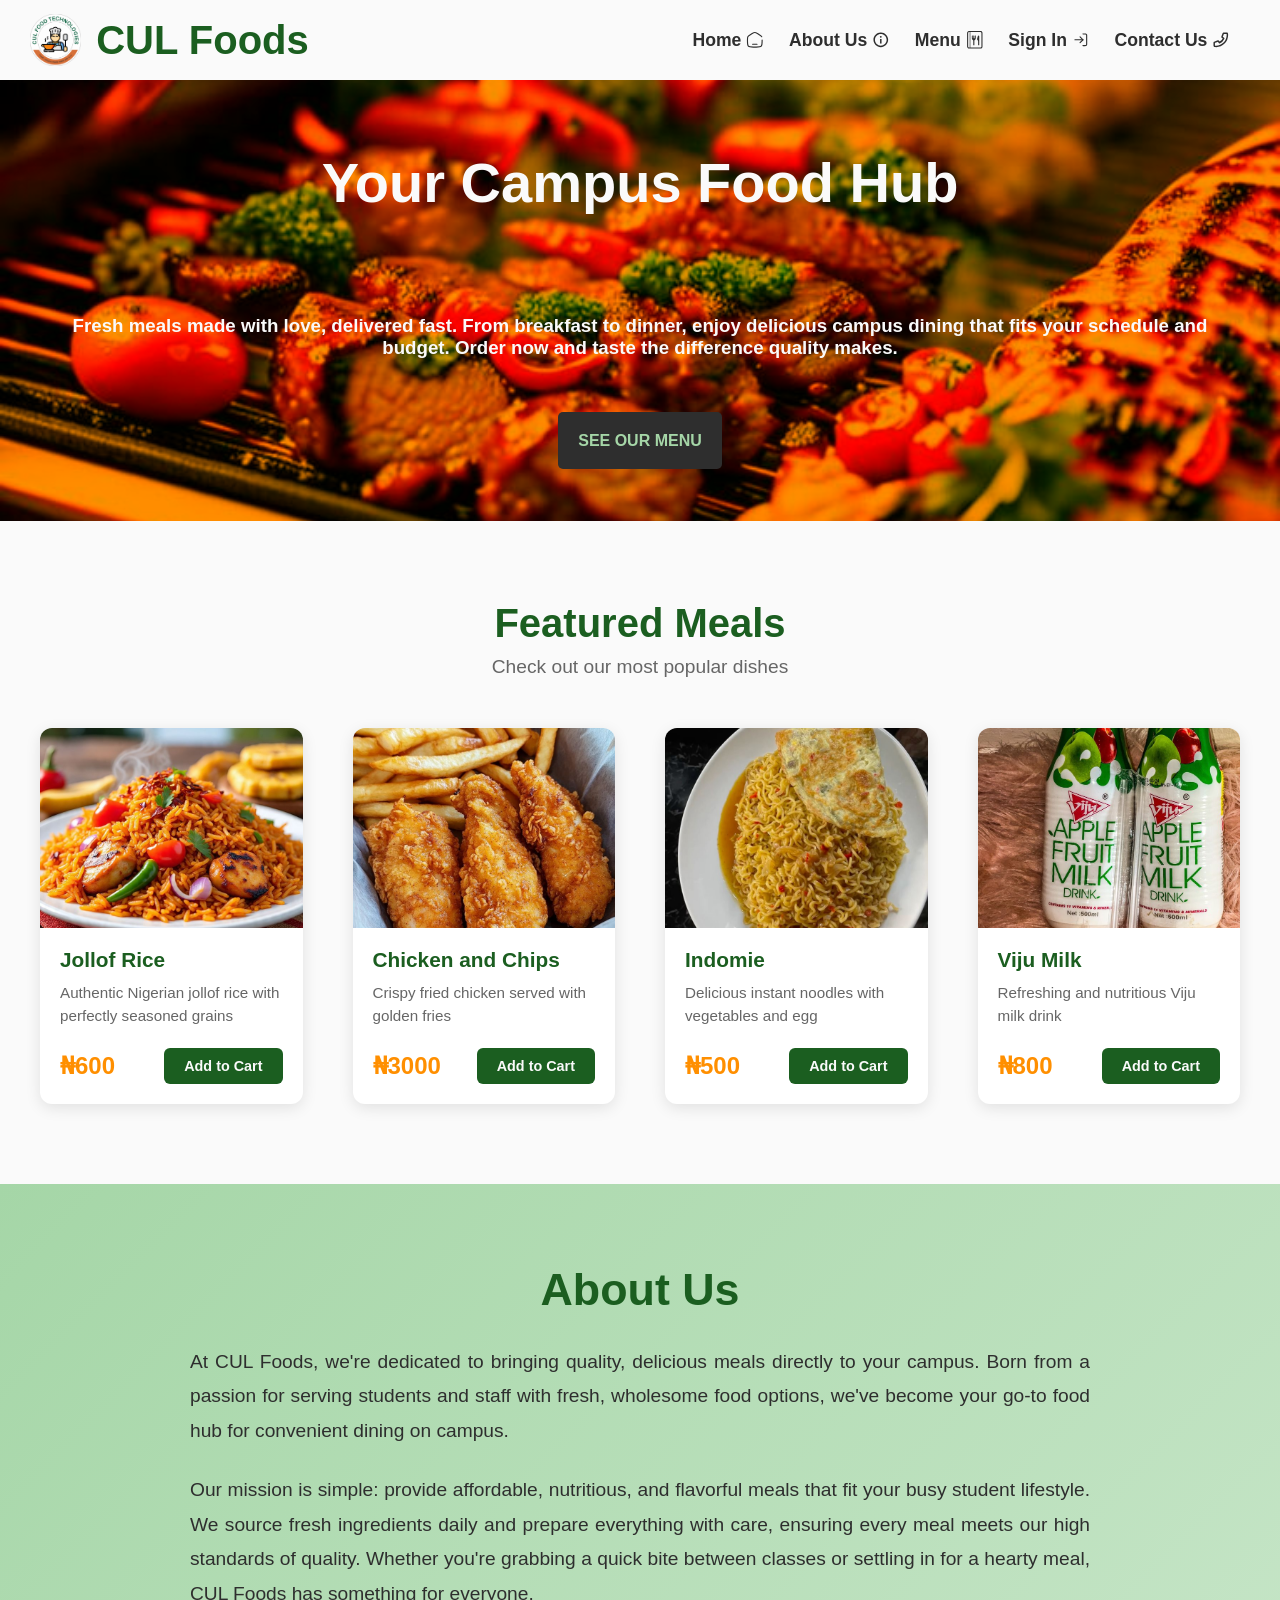
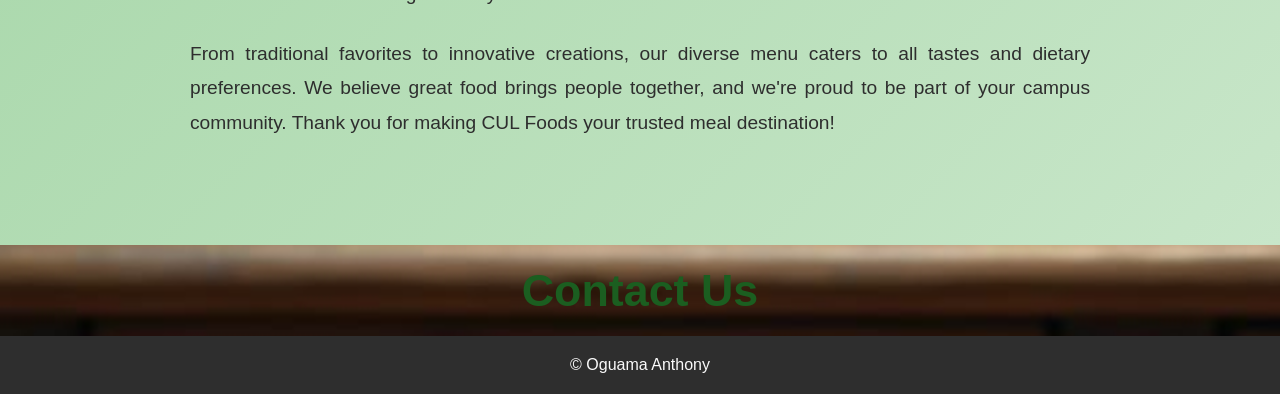
==== index.html @ 14d1f102 "Initial Commit" ====
<!DOCTYPE html>
<html lang="en">
<head>
    <meta charset="UTF-8">
    <meta name="viewport" content="width=device-width, initial-scale=1.0">
    <title>CUL Foods</title>
    <link rel="icon" href="assets/favicon.png">
    <link rel="stylesheet" href="styles.css">
    <link rel="stylesheet" href="mobile.css">
    <script src="script.js" defer></script>
    <body>
        <nav>
            <h1><img src="assets/cul-logo.png" alt="logo" class="logo"> CUL Foods</h1>
            <ul>
                <li><a href="#home">Home <svg viewBox="0 0 24 24" fill="none" xmlns="http://www.w3.org/2000/svg"><g id="SVGRepo_bgCarrier" stroke-width="0"></g><g id="SVGRepo_tracerCarrier" stroke-linecap="round" stroke-linejoin="round"></g><g id="SVGRepo_iconCarrier"> <path d="M22 12.2039V13.725C22 17.6258 22 19.5763 20.8284 20.7881C19.6569 22 17.7712 22 14 22H10C6.22876 22 4.34315 22 3.17157 20.7881C2 19.5763 2 17.6258 2 13.725V12.2039C2 9.91549 2 8.77128 2.5192 7.82274C3.0384 6.87421 3.98695 6.28551 5.88403 5.10813L7.88403 3.86687C9.88939 2.62229 10.8921 2 12 2C13.1079 2 14.1106 2.62229 16.116 3.86687L18.116 5.10812C20.0131 6.28551 20.9616 6.87421 21.4808 7.82274" stroke="currentColor" stroke-width="1.5" stroke-linecap="round"></path> <path d="M15 18H9" stroke="currentColor" stroke-width="1.5" stroke-linecap="round"></path> </g></svg>
                <li><a href="#about-us">About Us <svg viewBox="0 0 512 512" version="1.1" xmlns="http://www.w3.org/2000/svg" xmlns:xlink="http://www.w3.org/1999/xlink" fill="#000000"><g id="SVGRepo_bgCarrier" stroke-width="0"></g><g id="SVGRepo_tracerCarrier" stroke-linecap="round" stroke-linejoin="round"></g><g id="SVGRepo_iconCarrier"> <title>about</title> <g id="Page-1" stroke="currentColor" stroke-width="1" fill="none" fill-rule="evenodd"> <g id="about-white" fill="currentColor" transform="translate(42.666667, 42.666667)"> <path d="M213.333333,3.55271368e-14 C95.51296,3.55271368e-14 3.55271368e-14,95.51168 3.55271368e-14,213.333333 C3.55271368e-14,331.153707 95.51296,426.666667 213.333333,426.666667 C331.154987,426.666667 426.666667,331.153707 426.666667,213.333333 C426.666667,95.51168 331.154987,3.55271368e-14 213.333333,3.55271368e-14 Z M213.333333,384 C119.227947,384 42.6666667,307.43872 42.6666667,213.333333 C42.6666667,119.227947 119.227947,42.6666667 213.333333,42.6666667 C307.44,42.6666667 384,119.227947 384,213.333333 C384,307.43872 307.44,384 213.333333,384 Z M240.04672,128 C240.04672,143.46752 228.785067,154.666667 213.55008,154.666667 C197.698773,154.666667 186.713387,143.46752 186.713387,127.704107 C186.713387,112.5536 197.99616,101.333333 213.55008,101.333333 C228.785067,101.333333 240.04672,112.5536 240.04672,128 Z M192.04672,192 L234.713387,192 L234.713387,320 L192.04672,320 L192.04672,192 Z" id="Shape"> </path> </g> </g> </g></svg></a></li>    
                <li><a href="#menu">Menu <svg height="200px" width="200px" version="1.1" id="_x32_" xmlns="http://www.w3.org/2000/svg" xmlns:xlink="http://www.w3.org/1999/xlink" viewBox="0 0 512 512" xml:space="preserve" fill="#000000"><g id="SVGRepo_bgCarrier" stroke-width="0"></g><g id="SVGRepo_tracerCarrier" stroke-linecap="round" stroke-linejoin="round"></g><g id="SVGRepo_iconCarrier"> <style type="text/css"> .st0{fill:currentColor;} </style> <g> <path class="st0" d="M257.783,144.629v60.21c0,3.854-3.271,6.959-7.308,6.959h-1.948c-4.036,0-7.29-3.105-7.29-6.959V144.35 c0-9.916-7.011-12.882-13.708-12.882c-6.715,0-13.709,2.966-13.709,12.882v60.489c0,3.854-3.288,6.959-7.306,6.959h-1.948 c-4.019,0-7.307-3.105-7.307-6.959v-60.21c0-17.763-26.53-17.162-26.53,0.2c0,20.79,0,57.497,0,57.497 c-0.121,31.924,7.863,40.222,21.068,50.164c10.647,8.012,19.746,12.605,19.746,32.498v127.998h31.975V284.988 c0-19.893,9.081-24.486,19.728-32.498c13.205-9.942,21.19-18.24,21.068-50.164c0,0,0-36.708,0-57.497 C284.314,127.467,257.783,126.866,257.783,144.629z"></path> <path class="st0" d="M344.68,150.622c-6.802,18.172-19.536,62.568-19.536,85.115c-1.775,54.235,27.452,25.165,28.183,67.639 v109.966h31.819l0.157,0.392c0,0,0-0.166,0-0.392c0-5.106,0-65.943,0-128.006c0-61.393,0-123.926,0-134.713 C385.303,128.467,355.241,122.361,344.68,150.622z"></path> <path class="st0" d="M475.332,35.481c-4.419-10.448-11.778-19.285-21.05-25.548c-4.627-3.132-9.742-5.61-15.222-7.315 C433.579,0.913,427.768,0,421.766,0H117.111h-4.888h-21.99c-8.002,0-15.692,1.626-22.651,4.567 C57.126,9.002,48.289,16.344,42.026,25.608c-3.132,4.636-5.62,9.751-7.324,15.23c-1.705,5.463-2.609,11.282-2.609,17.258v395.807 c0,7.976,1.618,15.657,4.575,22.615c4.419,10.448,11.778,19.285,21.034,25.548c4.645,3.131,9.776,5.618,15.239,7.315 C78.42,511.087,84.231,512,90.233,512h21.99h4.888h304.655c7.985,0,15.675-1.626,22.633-4.567 c10.456-4.428,19.311-11.769,25.556-21.042c3.131-4.627,5.637-9.751,7.324-15.222c1.723-5.463,2.628-11.282,2.628-17.266V58.096 C479.907,50.129,478.272,42.439,475.332,35.481z M108.186,480.998H90.233c-3.81-0.008-7.341-0.756-10.577-2.122 c-4.837-2.053-9.012-5.506-11.952-9.847c-1.461-2.166-2.61-4.532-3.392-7.072c-0.783-2.531-1.218-5.228-1.218-8.054V58.096 c0-3.775,0.766-7.298,2.122-10.534c2.053-4.828,5.498-9.002,9.847-11.934c2.174-1.462,4.541-2.619,7.08-3.41 c2.54-0.783,5.237-1.21,8.09-1.218h17.954V480.998z M448.888,453.904c0,3.775-0.747,7.298-2.105,10.534 c-2.053,4.836-5.515,9.002-9.847,11.943c-2.174,1.462-4.558,2.61-7.08,3.401c-2.557,0.783-5.236,1.21-8.089,1.218H126.036V31.001 h295.731c3.792,0.009,7.324,0.766,10.56,2.132c4.853,2.044,9.028,5.506,11.952,9.838c1.461,2.166,2.627,4.541,3.41,7.071 c0.783,2.54,1.2,5.22,1.2,8.055V453.904z"></path> </g> </g></svg></a></li>
                <li><a href="#sign-in">Sign In <svg viewBox="0 0 24 24" fill="none" xmlns="http://www.w3.org/2000/svg"><g id="SVGRepo_bgCarrier" stroke-width="0"></g><g id="SVGRepo_tracerCarrier" stroke-linecap="round" stroke-linejoin="round"></g><g id="SVGRepo_iconCarrier"> <path d="M18 20.75H15C14.8011 20.75 14.6103 20.671 14.4697 20.5303C14.329 20.3897 14.25 20.1989 14.25 20C14.25 19.8011 14.329 19.6103 14.4697 19.4696C14.6103 19.329 14.8011 19.25 15 19.25H18C18.2969 19.2758 18.5924 19.1863 18.8251 19.0001C19.0579 18.814 19.21 18.5453 19.25 18.25V5.77997C19.21 5.48462 19.0579 5.21599 18.8251 5.0298C18.5924 4.84362 18.2969 4.75415 18 4.77997H15C14.8011 4.77997 14.6103 4.70096 14.4697 4.5603C14.329 4.41965 14.25 4.22889 14.25 4.02997C14.25 3.83106 14.329 3.6403 14.4697 3.49964C14.6103 3.35899 14.8011 3.27997 15 3.27997H18C18.3468 3.26522 18.693 3.31899 19.019 3.43821C19.3449 3.55742 19.6442 3.73974 19.8996 3.97473C20.155 4.20972 20.3616 4.49277 20.5075 4.80768C20.6535 5.12259 20.7359 5.46319 20.75 5.80997V18.22C20.7359 18.5668 20.6535 18.9074 20.5075 19.2223C20.3616 19.5372 20.155 19.8202 19.8996 20.0552C19.6442 20.2902 19.3449 20.4725 19.019 20.5917C18.693 20.711 18.3468 20.7647 18 20.75Z" fill="currentColor"></path> <path d="M11 16.75C10.9015 16.7504 10.8038 16.7312 10.7128 16.6934C10.6218 16.6557 10.5393 16.6001 10.47 16.53C10.3296 16.3893 10.2507 16.1987 10.2507 16C10.2507 15.8012 10.3296 15.6106 10.47 15.47L13.94 12L10.47 8.52997C10.3375 8.38779 10.2654 8.19975 10.2688 8.00545C10.2723 7.81115 10.351 7.62576 10.4884 7.48835C10.6258 7.35093 10.8112 7.27222 11.0055 7.26879C11.1998 7.26537 11.3878 7.33749 11.53 7.46997L15.53 11.47C15.6705 11.6106 15.7494 11.8012 15.7494 12C15.7494 12.1987 15.6705 12.3893 15.53 12.53L11.53 16.53C11.4608 16.6001 11.3782 16.6557 11.2872 16.6934C11.1962 16.7312 11.0986 16.7504 11 16.75Z" fill="currentColor"></path> <path d="M15 12.75H4C3.80109 12.75 3.61032 12.671 3.46967 12.5303C3.32902 12.3897 3.25 12.1989 3.25 12C3.25 11.8011 3.32902 11.6103 3.46967 11.4697C3.61032 11.329 3.80109 11.25 4 11.25H15C15.1989 11.25 15.3897 11.329 15.5303 11.4697C15.671 11.6103 15.75 11.8011 15.75 12C15.75 12.1989 15.671 12.3897 15.5303 12.5303C15.3897 12.671 15.1989 12.75 15 12.75Z" fill="currentColor"></path> </g></svg></a></li>
                <li><a href="#contact-us">Contact Us <svg viewBox="0 0 24 24" fill="none" xmlns="http://www.w3.org/2000/svg"><g id="SVGRepo_bgCarrier" stroke-width="0"></g><g id="SVGRepo_tracerCarrier" stroke-linecap="round" stroke-linejoin="round"></g><g id="SVGRepo_iconCarrier"> <path d="M21 5.5C21 14.0604 14.0604 21 5.5 21C5.11378 21 4.73086 20.9859 4.35172 20.9581C3.91662 20.9262 3.69906 20.9103 3.50103 20.7963C3.33701 20.7019 3.18146 20.5345 3.09925 20.364C3 20.1582 3 19.9181 3 19.438V16.6207C3 16.2169 3 16.015 3.06645 15.842C3.12515 15.6891 3.22049 15.553 3.3441 15.4456C3.48403 15.324 3.67376 15.255 4.05321 15.117L7.26005 13.9509C7.70153 13.7904 7.92227 13.7101 8.1317 13.7237C8.31637 13.7357 8.49408 13.7988 8.64506 13.9058C8.81628 14.0271 8.93713 14.2285 9.17882 14.6314L10 16C12.6499 14.7999 14.7981 12.6489 16 10L14.6314 9.17882C14.2285 8.93713 14.0271 8.81628 13.9058 8.64506C13.7988 8.49408 13.7357 8.31637 13.7237 8.1317C13.7101 7.92227 13.7904 7.70153 13.9509 7.26005L13.9509 7.26005L15.117 4.05321C15.255 3.67376 15.324 3.48403 15.4456 3.3441C15.553 3.22049 15.6891 3.12515 15.842 3.06645C16.015 3 16.2169 3 16.6207 3H19.438C19.9181 3 20.1582 3 20.364 3.09925C20.5345 3.18146 20.7019 3.33701 20.7963 3.50103C20.9103 3.69907 20.9262 3.91662 20.9581 4.35173C20.9859 4.73086 21 5.11378 21 5.5Z" stroke="currentColor" stroke-width="2" stroke-linecap="round" stroke-linejoin="round"></path> </g></svg></a></li>
            </ul>
        </nav>
        <header id="home">
            <h1>Your Campus Food Hub</h1>
            <h3>Fresh meals made with love, delivered fast. From breakfast to dinner, enjoy delicious campus dining that fits your schedule and budget. Order now and taste the difference quality makes.</h3>
            <h3><a href="#menu"> SEE OUR MENU</a></h3>
        </header>
        <section id="featured-meals" class="featured-meals">
            <div class="featured-container">
                <h2>Featured Meals</h2>
                <p class="featured-subtitle">Check out our most popular dishes</p>
                <div class="meals-grid">
                    <div class="meal-card">
                        <div class="meal-image"><img src="assets/jollof-rice.jpg" alt="Jollof Rice"></div>
                        <div class="meal-info">
                            <h3>Jollof Rice</h3>
                            <p class="meal-description">Authentic Nigerian jollof rice with perfectly seasoned grains</p>
                            <div class="meal-footer">
                                <span class="meal-price">₦600</span>
                                <button class="add-btn">Add to Cart</button>
                            </div>
                        </div>
                    </div>
                    <div class="meal-card">
                        <div class="meal-image"><img src="assets/chicken-chips.jpg" alt="Chicken and Chips"></div>
                        <div class="meal-info">
                            <h3>Chicken and Chips</h3>
                            <p class="meal-description">Crispy fried chicken served with golden fries</p>
                            <div class="meal-footer">
                                <span class="meal-price">₦3000</span>
                                <button class="add-btn">Add to Cart</button>
                            </div>
                        </div>
                    </div>
                    <div class="meal-card">
                        <div class="meal-image"><img src="assets/indomie.jpg" alt="Indomie Noodles"></div>
                        <div class="meal-info">
                            <h3>Indomie</h3>
                            <p class="meal-description">Delicious instant noodles with vegetables and egg</p>
                            <div class="meal-footer">
                                <span class="meal-price">₦500</span>
                                <button class="add-btn">Add to Cart</button>
                            </div>
                        </div>
                    </div>
                    <div class="meal-card">
                        <div class="meal-image"><img src="assets/viju-milk.jpg" alt="Viju Milk"></div>
                        <div class="meal-info">
                            <h3>Viju Milk</h3>
                            <p class="meal-description">Refreshing and nutritious Viju milk drink</p>
                            <div class="meal-footer">
                                <span class="meal-price">₦800</span>
                                <button class="add-btn">Add to Cart</button>
                            </div>
                        </div>
                    </div>
                </div>
            </div>
        </section>
        <section id="about-us" class="about-us">
            <div class="about-container">
                <h1>About Us</h1>
                <p>At CUL Foods, we're dedicated to bringing quality, delicious meals directly to your campus. Born from a passion for serving students and staff with fresh, wholesome food options, we've become your go-to food hub for convenient dining on campus.</p>
                <p>Our mission is simple: provide affordable, nutritious, and flavorful meals that fit your busy student lifestyle. We source fresh ingredients daily and prepare everything with care, ensuring every meal meets our high standards of quality. Whether you're grabbing a quick bite between classes or settling in for a hearty meal, CUL Foods has something for everyone.</p>
                <p>From traditional favorites to innovative creations, our diverse menu caters to all tastes and dietary preferences. We believe great food brings people together, and we're proud to be part of your campus community. Thank you for making CUL Foods your trusted meal destination!</p>
            </div>
        </section>
        <section id="contact-us">
            <h1>Contact Us</h1>
        </section>
        <footer>
            <p>&copy; Oguama Anthony</p>
        </footer>
    </body>
</html>
---- styles.css ----
/* Colour Pallettes Used*/

/*
Primary: Deep Green #1B5E20
Accent: Warm Orange #FF8F00
Background: Off-White #FAFAFA
Text: Charcoal #2E2E2E
Secondary Accent: Light Green #A5D6A7
*/

*{
    margin: 0;
    padding: 0;
    box-sizing: border-box;
    font-family: 'Segoe UI', Tahoma, Geneva, Verdana, sans-serif;
}

:root{
    --nav-height: 80px;
}

body{
    background-image: url("assets/about-us.jpg");
    background-position: center;
    background-repeat: no-repeat;
    background-size: cover;
}


/* Navigation Bar*/
nav{
    background-color: #fafafa;
    color: #2e2e2e;
    z-index: 1000;
    position: fixed;
    top:0;
    right: 0;
    left: 0;
    height: var(--nav-height);
    display: flex;
    justify-content: space-between;
    align-items: center;
    padding: 18px 30px;
    backdrop-filter: blur(6px);
    margin: 0;
    transition: box-shadow 0.5s ease, background 0.5s ease;
}

nav ul{
    display: flex;
    gap: 25px;
    list-style: none;
    font-size: 1.1rem;
    padding: 20px;
    align-items: center;
    justify-content: center;
}

nav a{
    text-decoration: none;
    color: #2e2e2e;
    font-weight: 600;
    display: flex;
    align-items: center;
    transition: color 0.3s ease, opacity 0.3s ease;
}

nav h1{
    font-size: 2.5rem;
    color: #1b5e20;
    display: flex;
    align-items: center;
}

nav .logo{
    width: 3.2rem;
    height: 3.2rem;
    vertical-align: middle;
    margin-right: 15px;
}

.cart-btn{
    color: #FF8F00;
    background-color: #fafafa;
    padding: 10px 20px;
    border-radius: 20px;
}
nav svg{
    width: 1.1rem;
    height: 1.1rem;
    vertical-align: middle;
    margin-left: 5px;
}

nav a:hover{
    color: #FF8F00;
}

nav.scrolled{
    background:rgba(17,17,17,0.95);
    box-shadow: 0 4px 12px rgba(0, 0, 0, 0.2);
}

nav.scrolled a{
    color: #a5d6a7;
}

nav.scrolled a:hover{
    color: #FAFAFA;
}

/* Header Section*/
header{
    text-align: center;
    color: #2e2e2e;
    background-image: url("assets/grilled-food.jpg");
    background-position: center;
    background-color: #FF8F00;
    background-size: cover;
    background-blend-mode: multiply;
}

header h1{
    padding: 150px 0px 100px 0px;
    font-size: 3.5rem;
    color: #fafafa;
}

header h3{
    padding: 0px 50px 70px 50px;
    color: #fafafa;

}

header a{
    background-color: #2e2e2e;
    border-radius: 5px;
    text-decoration: none;
    color: #a5d6a7;
    padding: 20px;
    font-size: 1rem;
    transition: color 0.3s ease, opacity 0.3s ease, font-size 0.3s ease;
}

header a:hover{
    color: #FF8F00;
    opacity: 0.8;
    font-size: 1.05rem;
}

/* Featured Meals Section */
.featured-meals {
    background-color: #FAFAFA;
    padding: 80px 20px;
}

.featured-container {
    max-width: 1200px;
    margin: 0 auto;
}

.featured-meals h2 {
    font-size: 2.5rem;
    color: #1B5E20;
    text-align: center;
    margin-bottom: 10px;
    font-weight: 700;
}

.featured-subtitle {
    text-align: center;
    color: #666;
    margin-bottom: 50px;
    font-size: 1.2rem;
}

.meals-grid {
    display: grid;
    grid-template-columns: repeat(auto-fit, minmax(250px, 1fr));
    gap: 50px;
}

.meal-card {
    background: white;
    border-radius: 12px;
    overflow: hidden;
    box-shadow: 0 4px 15px rgba(0, 0, 0, 0.1);
    transition: transform 0.3s ease, box-shadow 0.3s ease;
    display: flex;
    flex-direction: column;
}

.meal-card:hover {
    transform: translateY(-8px);
    box-shadow: 0 8px 25px rgba(0, 0, 0, 0.15);
}

.meal-image {
    width: 100%;
    height: 200px;
    background-size: cover;
    background-position: center;
    overflow: hidden;
    display: flex;
    align-items: center;
    justify-content: center;
}

.meal-image img {
    width: 100%;
    height: 100%;
    object-fit: cover;
}

.meal-info {
    padding: 20px;
    display: flex;
    flex-direction: column;
    flex-grow: 1;
}

.meal-info h3 {
    font-size: 1.3rem;
    color: #1B5E20;
    margin-bottom: 10px;
    font-weight: 600;
}

.meal-description {
    color: #666;
    font-size: 0.95rem;
    margin-bottom: 20px;
    flex-grow: 1;
    line-height: 1.5;
}

.meal-footer {
    display: flex;
    justify-content: space-between;
    align-items: center;
    gap: 15px;
}

.meal-price {
    font-size: 1.5rem;
    font-weight: 700;
    color: #FF8F00;
}

.add-btn {
    background-color: #1B5E20;
    color: #FAFAFA;
    border: none;
    padding: 10px 20px;
    border-radius: 6px;
    cursor: pointer;
    font-weight: 600;
    font-size: 0.9rem;
    transition: background-color 0.3s ease, transform 0.2s ease;
}

.add-btn:hover {
    background-color: #2E7D32;
    transform: scale(1.05);
}

.add-btn:active {
    transform: scale(0.98);
}

.about-us{
    background: linear-gradient(135deg, #a5d6a7 0%, #c8e6c9 100%);
    color: #2e2e2e;
    padding: 80px 20px;
}

.about-container{
    max-width: 900px;
    margin: 0 auto;
}

.about-us h1{
    font-size: 2.8rem;
    margin-bottom: 30px;
    text-align: center;
    color: #1b5e20;
    font-weight: 700;
}

.about-us p{
    font-size: 1.2rem;
    line-height: 1.8;
    margin-bottom: 25px;
    text-align: justify;
    color: #2e2e2e;
}

footer{
    text-align: center;
    padding: 20px;
    background-color: #2e2e2e;
    color: #fafafa;
}

#contact-us h1{
    color: #1B5E20;
    font-size: 2.8rem;
    text-align: center;
    padding: 20px;
}

#contact-us p{
    font-size: 5rem;
}
---- mobile.css ----
@media (max-width: 1023px) {
    :root {
        --nav-height: 60px;
    }

    nav {
        flex-direction: row;
        gap: 0;
        justify-content: space-between;
        align-items: center;
        position: fixed;
        top: 0;
        left: 0;
        right: 0;
        padding: 0 15px;
        z-index: 1000;
    }

    nav h1 {
        font-size: 1.3rem;
        margin: 0;
    }

    /* Hamburger Menu Button */
    nav::after {
        content: '☰';
        font-size: 1.8rem;
        cursor: pointer;
        color: #2e2e2e;
        user-select: none;
        display: block;
        transition: color 0.3s ease;
    }

    nav.menu-open::after {
        content: '✕';
    }

    nav.scrolled::after {
        color: #a5d6a7;
    }

    /* Hide nav ul by default on mobile */
    nav ul {
        position: absolute;
        top: 60px;
        left: 0;
        right: 0;
        background-color: rgba(17, 17, 17, 0.98);
        backdrop-filter: blur(10px);
        flex-direction: column;
        gap: 0;
        padding: 0;
        margin: 0;
        font-size: 0.9rem;
        max-height: 0;
        overflow: hidden;
        transition: max-height 0.3s ease;
        z-index: 999;
        border-bottom: 1px solid rgba(165, 214, 167, 0.2);
    }

    nav.menu-open ul {
        max-height: 500px;
    }

    nav ul li {
        margin: 0;
        border-bottom: 1px solid rgba(165, 214, 167, 0.1);
    }

    nav ul li a {
        display: block;
        padding: 15px 30px;
        color: #a5d6a7;
        text-decoration: none;
        font-weight: 500;
        transition: background-color 0.2s ease, color 0.2s ease;
    }

    nav ul li a:hover {
        background-color: rgba(165, 214, 167, 0.1);
        color: #fafafa;
    }

    /* Cart button styling on mobile */
    .cart-btn {
        color: #FF8F00;
        background-color: transparent;
        border-radius: 0;
        padding: 0;
        margin: 0;
        font-weight: 600;
        margin-left: auto;
        margin-right: 15px;
        transition: color 0.3s ease;
    }

    .cart-btn:hover {
        color: #a5d6a7;
    }

    nav.scrolled .cart-btn {
        color: #FF8F00;
    }

    header h1 {
        font-size: 2.5rem;
        padding: 150px 30px 50px 30px;
    }

    header h3 {
        font-size: 0.95rem;
        padding: 0 20px 50px 20px;
    }

    header a{
        font-size: 0.95rem;
        padding: 15px 25px;
    }

    /* Featured Meals Mobile */
    .featured-meals {
        padding: 40px 20px;
    }

    .featured-meals h2 {
        font-size: 2rem;
    }

    .featured-subtitle {
        font-size: 0.95rem;
    }

    .meals-grid {
        grid-template-columns: repeat(auto-fit, minmax(200px, 1fr));
        gap: 20px;
    }

    .meal-card:hover{
        transform: none;
    }

    .meal-image {
        height: 150px;
    }

    .meal-info h3 {
        font-size: 1.1rem;
    }

    .meal-description {
        font-size: 0.85rem;
    }

    .meal-price {
        font-size: 1.2rem;
    }

    .add-btn {
        padding: 8px 15px;
        font-size: 0.85rem;
    }

    .about-us h1 {
        font-size: 2rem;
    }

    .about-us p {
        font-size: 0.95rem;
        text-align: left;
    }
}
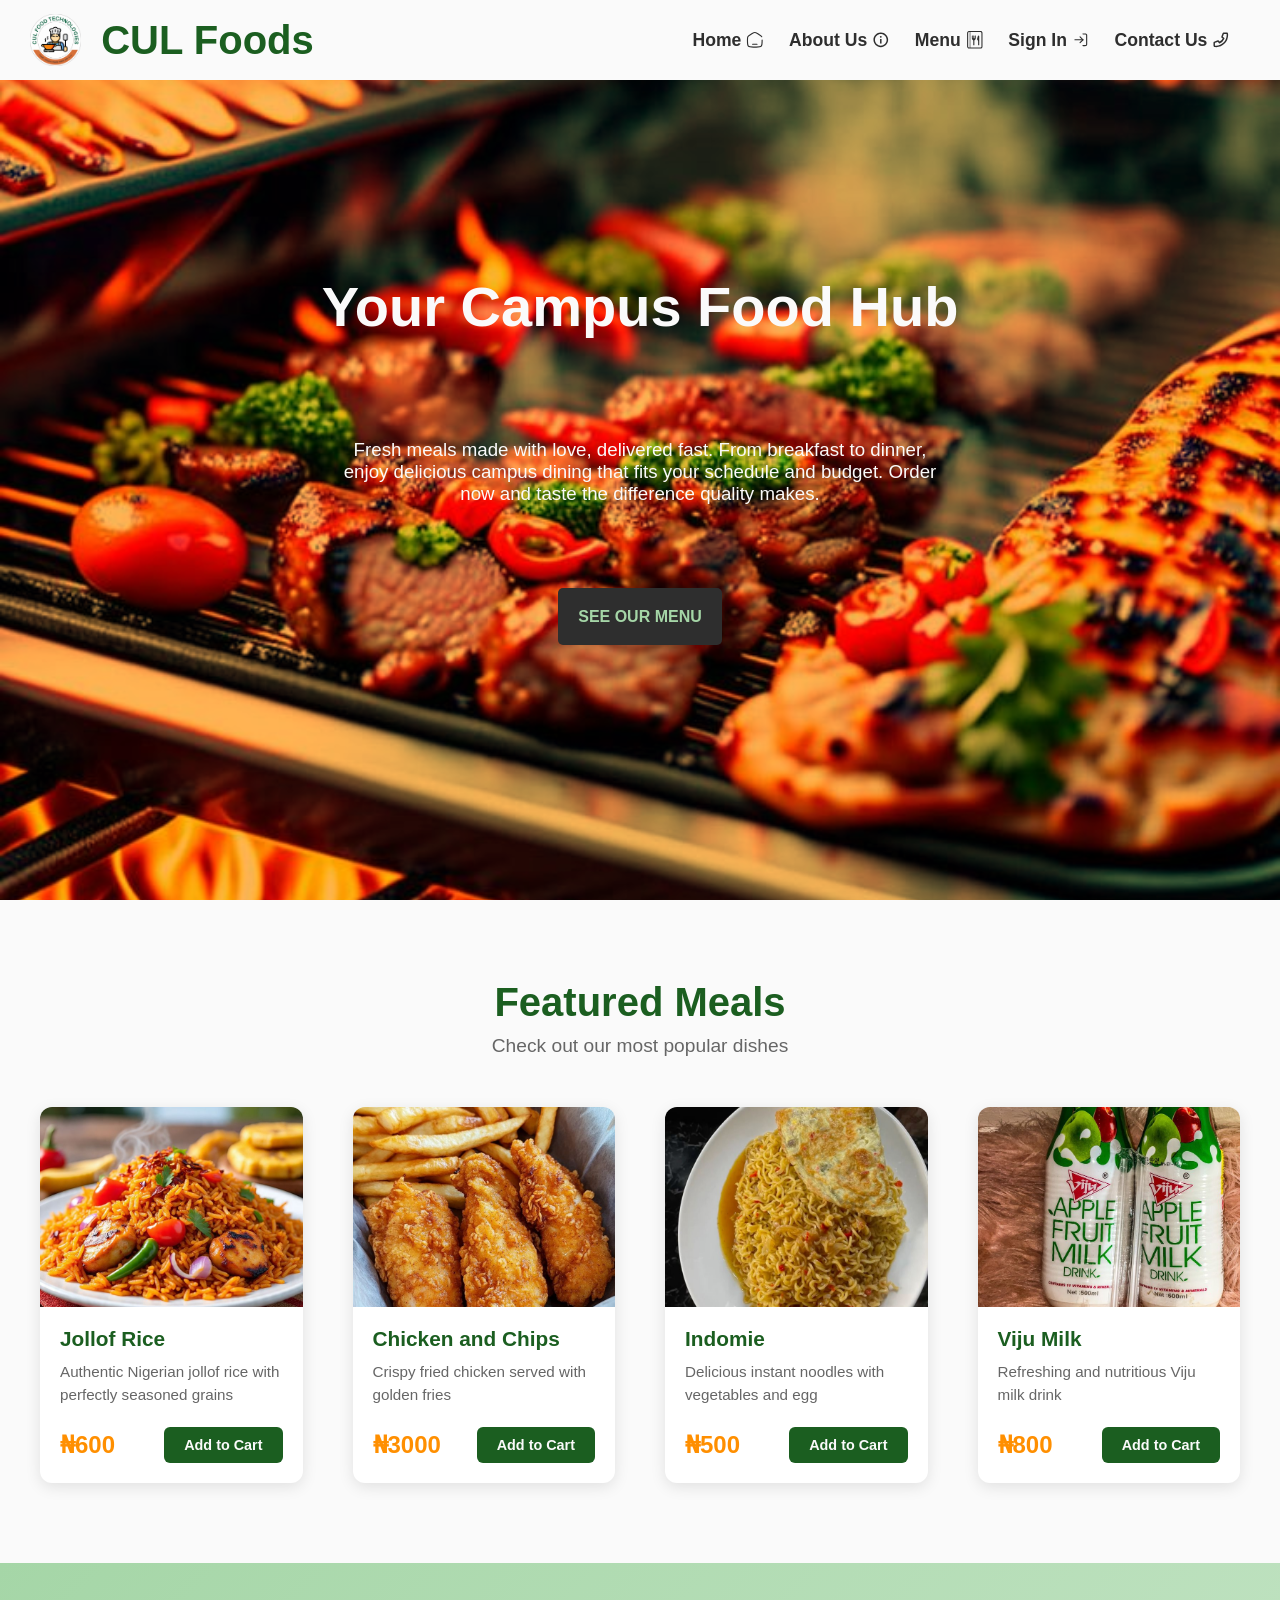
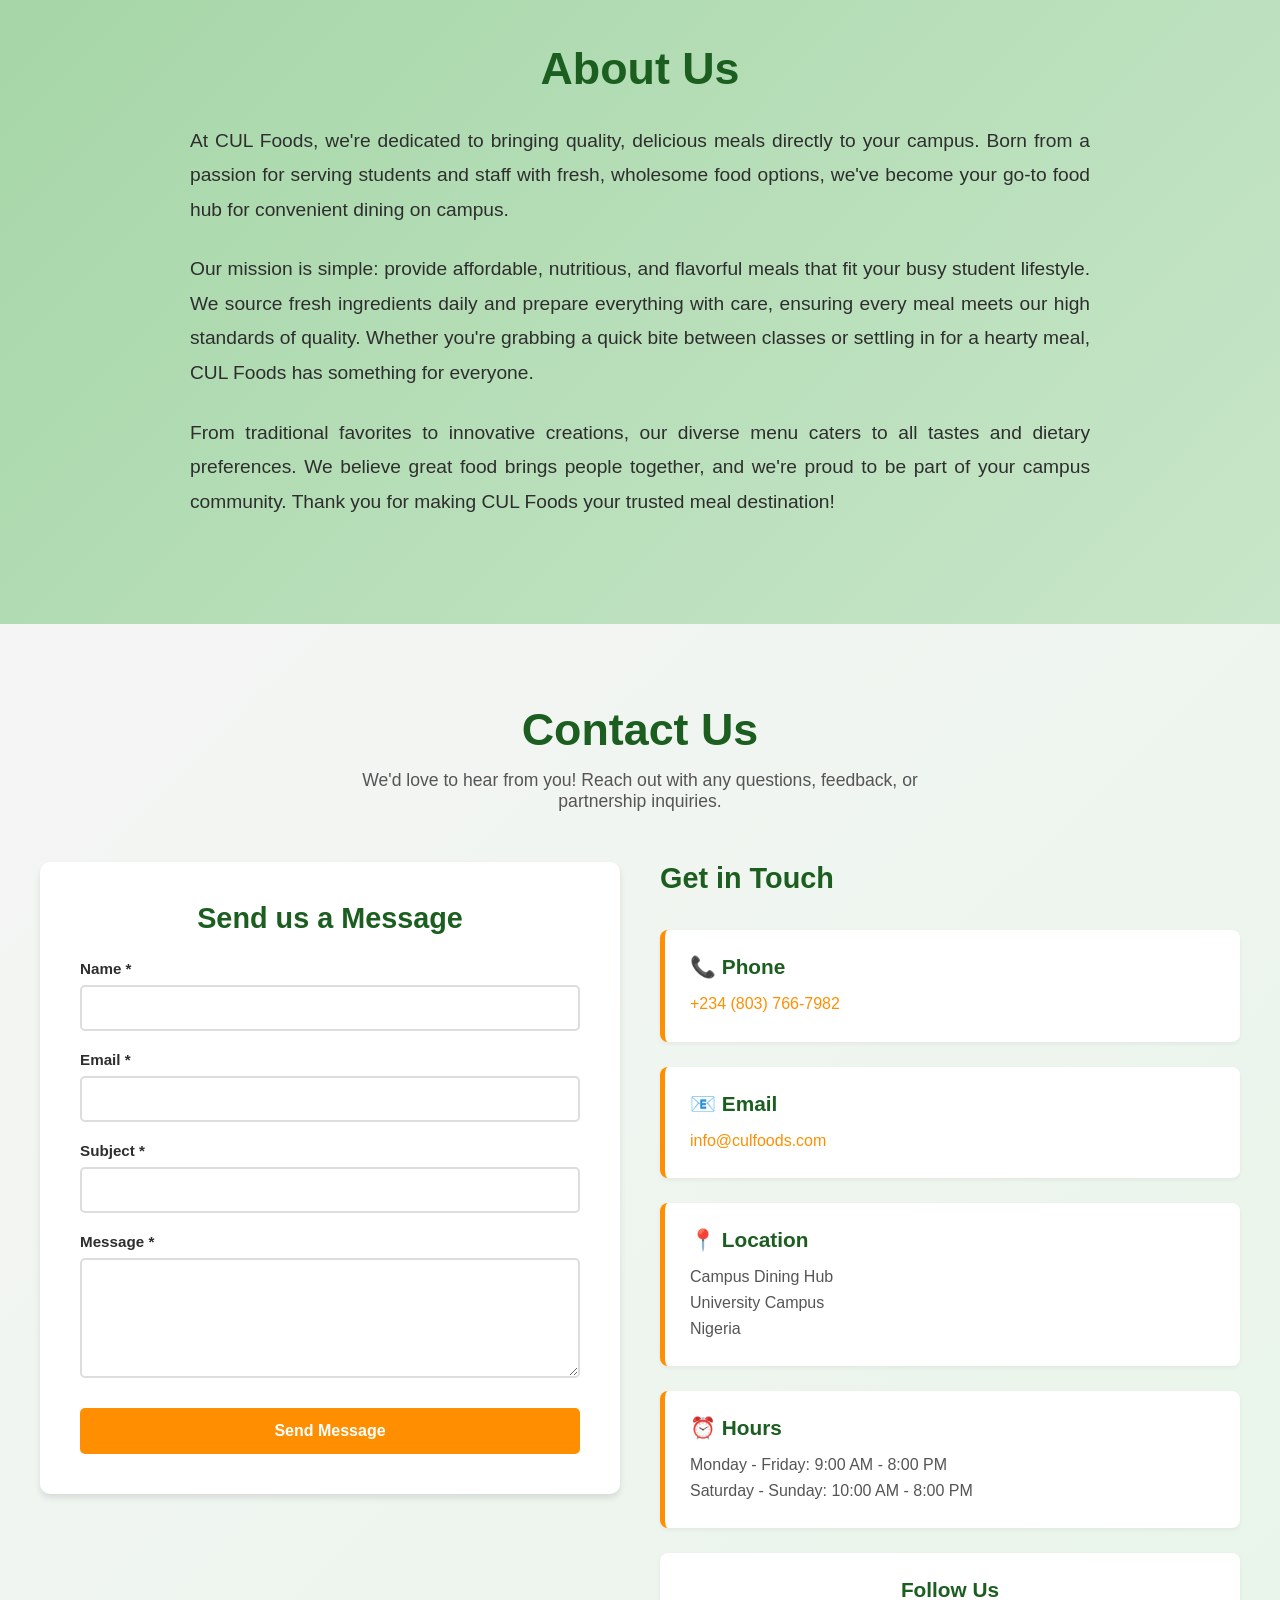
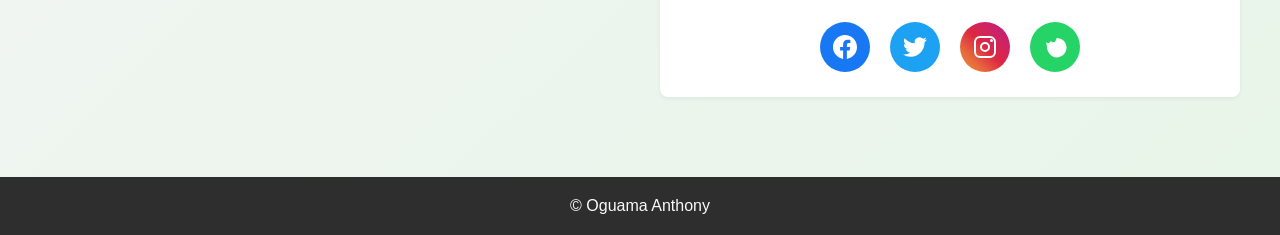
==== commit 9dd64d0d: "Added .gitignore and README.md, and made styling and content adjustments to index.html, mobile.css, " ====
--- a/index.html
+++ b/index.html
@@ -85,7 +85,86 @@
             </div>
         </section>
         <section id="contact-us">
-            <h1>Contact Us</h1>
+            <div class="contact-container">
+                <h1>Contact Us</h1>
+                <p class="contact-intro">We'd love to hear from you! Reach out with any questions, feedback, or partnership inquiries.</p>
+                
+                <div class="contact-content">
+                    <!-- Contact Form -->
+                    <div class="contact-form-container">
+                        <h2>Send us a Message</h2>
+                        <form id="contactForm" class="contact-form">
+                            <div class="form-group">
+                                <label for="name">Name *</label>
+                                <input type="text" id="name" name="name" required>
+                            </div>
+                            
+                            <div class="form-group">
+                                <label for="email">Email *</label>
+                                <input type="email" id="email" name="email" required>
+                            </div>
+                            
+                            <div class="form-group">
+                                <label for="subject">Subject *</label>
+                                <input type="text" id="subject" name="subject" required>
+                            </div>
+                            
+                            <div class="form-group">
+                                <label for="message">Message *</label>
+                                <textarea id="message" name="message" rows="5" required></textarea>
+                            </div>
+                            
+                            <button type="submit" class="submit-btn">Send Message</button>
+                        </form>
+                        <div id="formMessage" class="form-message"></div>
+                    </div>
+                    
+                    <!-- Contact Information -->
+                    <div class="contact-info-container">
+                        <h2>Get in Touch</h2>
+                        
+                        <div class="info-box">
+                            <h3>📞 Phone</h3>
+                            <p><a href="tel:+2348037667982">+234 (803) 766-7982</a></p>
+                        </div>
+                        
+                        <div class="info-box">
+                            <h3>📧 Email</h3>
+                            <p><a href="mailto:info@culfoods.com">info@culfoods.com</a></p>
+                        </div>
+                        
+                        <div class="info-box">
+                            <h3>📍 Location</h3>
+                            <p>Campus Dining Hub<br>University Campus<br>Nigeria</p>
+                        </div>
+                        
+                        <div class="info-box">
+                            <h3>⏰ Hours</h3>
+                            <p>Monday - Friday: 9:00 AM - 8:00 PM<br>
+                            Saturday - Sunday: 10:00 AM - 8:00 PM</p>
+                        </div>
+                        
+                        <!-- Social Media Links -->
+                        <div class="social-media">
+                            <h3>Follow Us</h3>
+                            <div class="social-links">
+                                <a href="https://facebook.com" target="_blank" class="social-link facebook" title="Facebook">
+                                    <svg viewBox="0 0 24 24" fill="currentColor"><path d="M24 12.073c0-6.627-5.373-12-12-12s-12 5.373-12 12c0 5.99 4.388 10.954 10.125 11.854v-8.385H7.078v-3.47h3.047V9.43c0-3.007 1.792-4.669 4.533-4.669 1.312 0 2.686.235 2.686.235v2.953H15.83c-1.491 0-1.956.925-1.956 1.874v2.25h3.328l-.532 3.47h-2.796v8.385C19.612 23.027 24 18.062 24 12.073z"/></svg>
+                                </a>
+                                <a href="https://twitter.com" target="_blank" class="social-link twitter" title="Twitter">
+                                    <svg viewBox="0 0 24 24" fill="currentColor"><path d="M23.953 4.57a10 10 0 01-2.825.775 4.958 4.958 0 002.163-2.723c-.951.555-2.005.959-3.127 1.184a4.92 4.92 0 00-8.384 4.482C7.69 8.095 4.067 6.13 1.64 3.162a4.822 4.822 0 00-.666 2.475c0 1.71.87 3.213 2.188 4.096a4.904 4.904 0 01-2.228-.616v.06a4.923 4.923 0 003.946 4.827 4.996 4.996 0 01-2.212.085 4.936 4.936 0 004.604 3.417 9.867 9.867 0 01-6.102 2.105c-.39 0-.779-.023-1.17-.067a13.995 13.995 0 007.557 2.209c9.053 0 13.998-7.496 13.998-13.985 0-.21 0-.42-.015-.63A9.935 9.935 0 0024 4.59z"/></svg>
+                                </a>
+                                <a href="https://instagram.com" target="_blank" class="social-link instagram" title="Instagram">
+                                    <svg viewBox="0 0 24 24" fill="currentColor"><rect x="2" y="2" width="20" height="20" rx="5" ry="5" fill="none" stroke="currentColor" stroke-width="2"/><circle cx="12" cy="12" r="4" fill="none" stroke="currentColor" stroke-width="2"/><circle cx="18.5" cy="5.5" r="1.5" fill="currentColor"/></svg>
+                                </a>
+                                <a href="https://whatsapp.com" target="_blank" class="social-link whatsapp" title="WhatsApp">
+                                    <svg viewBox="0 0 24 24" fill="currentColor"><path d="M17.472 14.382c-.297-.149-1.758-.867-2.03-.967-.273-.099-.471-.148-.67.15-.197.297-.767.966-.94 1.164-.173.199-.347.223-.644.075-.297-.15-1.255-.463-2.39-1.475-.883-.788-1.48-1.761-1.653-2.059-.173-.297-.018-.458.13-.606.134-.133.298-.347.446-.52.149-.174.198-.298.298-.497.099-.198.05-.371-.025-.52-.075-.149-.669-1.612-.916-2.207-.242-.579-.487-.5-.67-.51-.173-.008-.371-.01-.57-.01-.198 0-.52.074-.792.372-.272.297-1.04 1.016-1.04 2.479 0 1.462 1.065 2.875 1.213 3.074.149.198 2.096 3.2 5.076 4.487.709.306 1.262.489 1.694.625.712.227 1.36.195 1.871.118.571-.085 1.758-.719 2.006-1.413.248-.694.248-1.289.173-1.413-.074-.124-.272-.198-.57-.347m-5.421-7.403h-.004a9.87 9.87 0 00-4.946 1.347l-.356.214-3.71-.973.992 3.636-.235.374a9.86 9.86 0 001.51 5.394c.93 1.566 2.165 2.98 3.639 4.038l.428.24c1.393.771 2.822 1.17 4.325 1.17 5.424 0 9.85-4.426 9.85-9.85 0-2.577-1.03-5.017-2.9-6.85-1.87-1.833-4.305-2.787-6.887-2.787"/></svg>
+                                </a>
+                            </div>
+                        </div>
+                    </div>
+                </div>
+            </div>
         </section>
         <footer>
             <p>&copy; Oguama Anthony</p>
--- a/styles.css
+++ b/styles.css
@@ -76,7 +76,7 @@
     width: 3.2rem;
     height: 3.2rem;
     vertical-align: middle;
-    margin-right: 15px;
+    margin-right: 20px;
 }
 
 .cart-btn{
@@ -115,21 +115,26 @@
     color: #2e2e2e;
     background-image: url("assets/grilled-food.jpg");
     background-position: center;
-    background-color: #FF8F00;
+    background-color: #ff9100aa;
     background-size: cover;
     background-blend-mode: multiply;
+    height: 100vh;
+    display: flex;
+    flex-direction: column;
+    justify-content: center;
+    align-items: center;
+    gap: 100px;
 }
 
 header h1{
-    padding: 150px 0px 100px 0px;
     font-size: 3.5rem;
     color: #fafafa;
 }
 
 header h3{
-    padding: 0px 50px 70px 50px;
+    max-width: 600px;
     color: #fafafa;
-
+    font-weight: 400;
 }
 
 header a{
@@ -139,6 +144,7 @@
     color: #a5d6a7;
     padding: 20px;
     font-size: 1rem;
+    font-weight: 700;
     transition: color 0.3s ease, opacity 0.3s ease, font-size 0.3s ease;
 }
 
@@ -302,13 +308,268 @@
     color: #fafafa;
 }
 
-#contact-us h1{
+/* Contact Us Section */
+#contact-us {
+    background: linear-gradient(135deg, #f5f5f5 0%, #e8f5e9 100%);
+    padding: 80px 20px;
+    color: #2e2e2e;
+}
+
+.contact-container {
+    max-width: 1200px;
+    margin: 0 auto;
+}
+
+#contact-us h1 {
     color: #1B5E20;
     font-size: 2.8rem;
     text-align: center;
-    padding: 20px;
-}
-
-#contact-us p{
-    font-size: 5rem;
+    margin-bottom: 15px;
+    font-weight: 700;
+}
+
+.contact-intro {
+    text-align: center;
+    font-size: 1.1rem;
+    color: #555;
+    margin-bottom: 50px;
+    max-width: 600px;
+    margin-left: auto;
+    margin-right: auto;
+}
+
+.contact-content {
+    display: grid;
+    grid-template-columns: 1fr 1fr;
+    gap: 40px;
+    align-items: start;
+}
+
+/* Contact Form Styling */
+.contact-form-container {
+    background: white;
+    padding: 40px;
+    border-radius: 10px;
+    box-shadow: 0 4px 6px rgba(0, 0, 0, 0.1);
+}
+
+.contact-form-container h2 {
+    color: #1B5E20;
+    font-size: 1.8rem;
+    margin-bottom: 25px;
+    text-align: center;
+}
+
+.contact-form {
+    display: flex;
+    flex-direction: column;
+}
+
+.form-group {
+    display: flex;
+    flex-direction: column;
+    margin-bottom: 20px;
+}
+
+.form-group label {
+    font-weight: 600;
+    color: #2e2e2e;
+    margin-bottom: 8px;
+    font-size: 0.95rem;
+}
+
+.form-group input,
+.form-group textarea {
+    padding: 12px 15px;
+    border: 2px solid #ddd;
+    border-radius: 5px;
+    font-size: 1rem;
+    font-family: 'Segoe UI', Tahoma, Geneva, Verdana, sans-serif;
+    transition: border-color 0.3s ease, box-shadow 0.3s ease;
+}
+
+.form-group input:focus,
+.form-group textarea:focus {
+    outline: none;
+    border-color: #1B5E20;
+    box-shadow: 0 0 0 3px rgba(27, 94, 32, 0.1);
+}
+
+.form-group textarea {
+    resize: vertical;
+    min-height: 120px;
+}
+
+.submit-btn {
+    background-color: #FF8F00;
+    color: white;
+    padding: 14px 30px;
+    border: none;
+    border-radius: 5px;
+    font-size: 1rem;
+    font-weight: 600;
+    cursor: pointer;
+    transition: background-color 0.3s ease, transform 0.2s ease;
+    margin-top: 10px;
+}
+
+.submit-btn:hover {
+    background-color: #E57C00;
+    transform: translateY(-2px);
+}
+
+.submit-btn:active {
+    transform: translateY(0);
+}
+
+.form-message {
+    margin-top: 20px;
+    padding: 15px;
+    border-radius: 5px;
+    text-align: center;
+    font-weight: 500;
+    display: none;
+}
+
+.form-message.success {
+    display: block;
+    background-color: #c8e6c9;
+    color: #2e7d32;
+    border-left: 4px solid #2e7d32;
+}
+
+.form-message.error {
+    display: block;
+    background-color: #ffcdd2;
+    color: #c62828;
+    border-left: 4px solid #c62828;
+}
+
+/* Contact Information */
+.contact-info-container {
+    display: flex;
+    flex-direction: column;
+    gap: 25px;
+}
+
+.contact-info-container h2 {
+    color: #1B5E20;
+    font-size: 1.8rem;
+    margin-bottom: 10px;
+}
+
+.info-box {
+    background: white;
+    padding: 25px;
+    border-radius: 8px;
+    box-shadow: 0 2px 4px rgba(0, 0, 0, 0.05);
+    border-left: 5px solid #FF8F00;
+    transition: transform 0.3s ease, box-shadow 0.3s ease;
+}
+
+.info-box:hover {
+    transform: translateX(5px);
+    box-shadow: 0 4px 8px rgba(0, 0, 0, 0.1);
+}
+
+.info-box h3 {
+    color: #1B5E20;
+    font-size: 1.3rem;
+    margin-bottom: 12px;
+    display: flex;
+    align-items: center;
+    gap: 10px;
+}
+
+.info-box p {
+    color: #555;
+    font-size: 1rem;
+    line-height: 1.6;
+    margin: 0;
+}
+
+.info-box a {
+    color: #FF8F00;
+    text-decoration: none;
+    transition: color 0.3s ease;
+}
+
+.info-box a:hover {
+    color: #1B5E20;
+    text-decoration: underline;
+}
+
+/* Social Media Section */
+.social-media {
+    background: white;
+    padding: 25px;
+    border-radius: 8px;
+    box-shadow: 0 2px 4px rgba(0, 0, 0, 0.05);
+    text-align: center;
+}
+
+.social-media h3 {
+    color: #1B5E20;
+    font-size: 1.3rem;
+    margin-bottom: 20px;
+}
+
+.social-links {
+    display: flex;
+    justify-content: center;
+    gap: 20px;
+    flex-wrap: wrap;
+}
+
+.social-link {
+    width: 50px;
+    height: 50px;
+    display: flex;
+    align-items: center;
+    justify-content: center;
+    border-radius: 50%;
+    color: white;
+    transition: all 0.3s ease;
+    text-decoration: none;
+}
+
+.social-link svg {
+    width: 24px;
+    height: 24px;
+}
+
+.social-link.facebook {
+    background-color: #1877F2;
+}
+
+.social-link.facebook:hover {
+    background-color: #0a66c2;
+    transform: scale(1.1);
+}
+
+.social-link.twitter {
+    background-color: #1DA1F2;
+}
+
+.social-link.twitter:hover {
+    background-color: #1a91da;
+    transform: scale(1.1);
+}
+
+.social-link.instagram {
+    background: linear-gradient(45deg, #f09433 0%, #e6683c 25%, #dc2743 50%, #cc2366 75%, #bc1888 100%);
+}
+
+.social-link.instagram:hover {
+    transform: scale(1.1);
+    filter: brightness(0.9);
+}
+
+.social-link.whatsapp {
+    background-color: #25D366;
+}
+
+.social-link.whatsapp:hover {
+    background-color: #20ba5a;
+    transform: scale(1.1);
 }
--- a/mobile.css
+++ b/mobile.css
@@ -21,6 +21,12 @@
         margin: 0;
     }
 
+    nav .logo{
+    width: 2.5rem;
+    height: 2.5rem;
+    margin-right: 10px;
+}
+
     /* Hamburger Menu Button */
     nav::after {
         content: '☰';
@@ -103,15 +109,17 @@
     nav.scrolled .cart-btn {
         color: #FF8F00;
     }
-
+    header{
+        gap: 70px;
+    }
     header h1 {
         font-size: 2.5rem;
-        padding: 150px 30px 50px 30px;
+        padding: 70px 30px 0px 30px;
     }
 
     header h3 {
         font-size: 0.95rem;
-        padding: 0 20px 50px 20px;
+        padding: 0 20px 0px 20px;
     }
 
     header a{
@@ -170,4 +178,79 @@
         font-size: 0.95rem;
         text-align: left;
     }
+
+    /* Contact Us Mobile */
+    #contact-us {
+        padding: 60px 20px;
+    }
+
+    #contact-us h1 {
+        font-size: 2rem;
+        margin-bottom: 15px;
+    }
+
+    .contact-intro {
+        font-size: 0.95rem;
+        margin-bottom: 40px;
+    }
+
+    .contact-content {
+        grid-template-columns: 1fr;
+        gap: 30px;
+    }
+
+    .contact-form-container {
+        padding: 30px 20px;
+    }
+
+    .contact-form-container h2 {
+        font-size: 1.5rem;
+        margin-bottom: 20px;
+    }
+
+    .form-group input,
+    .form-group textarea {
+        padding: 10px 12px;
+        font-size: 0.95rem;
+    }
+
+    .submit-btn {
+        padding: 12px 24px;
+        font-size: 0.95rem;
+    }
+
+    .contact-info-container h2 {
+        font-size: 1.5rem;
+    }
+
+    .info-box {
+        padding: 20px;
+    }
+
+    .info-box h3 {
+        font-size: 1.1rem;
+    }
+
+    .info-box p {
+        font-size: 0.95rem;
+    }
+
+    .social-media {
+        padding: 20px;
+    }
+
+    .social-media h3 {
+        font-size: 1.1rem;
+        margin-bottom: 15px;
+    }
+
+    .social-link {
+        width: 45px;
+        height: 45px;
+    }
+
+    .social-link svg {
+        width: 20px;
+        height: 20px;
+    }
 }
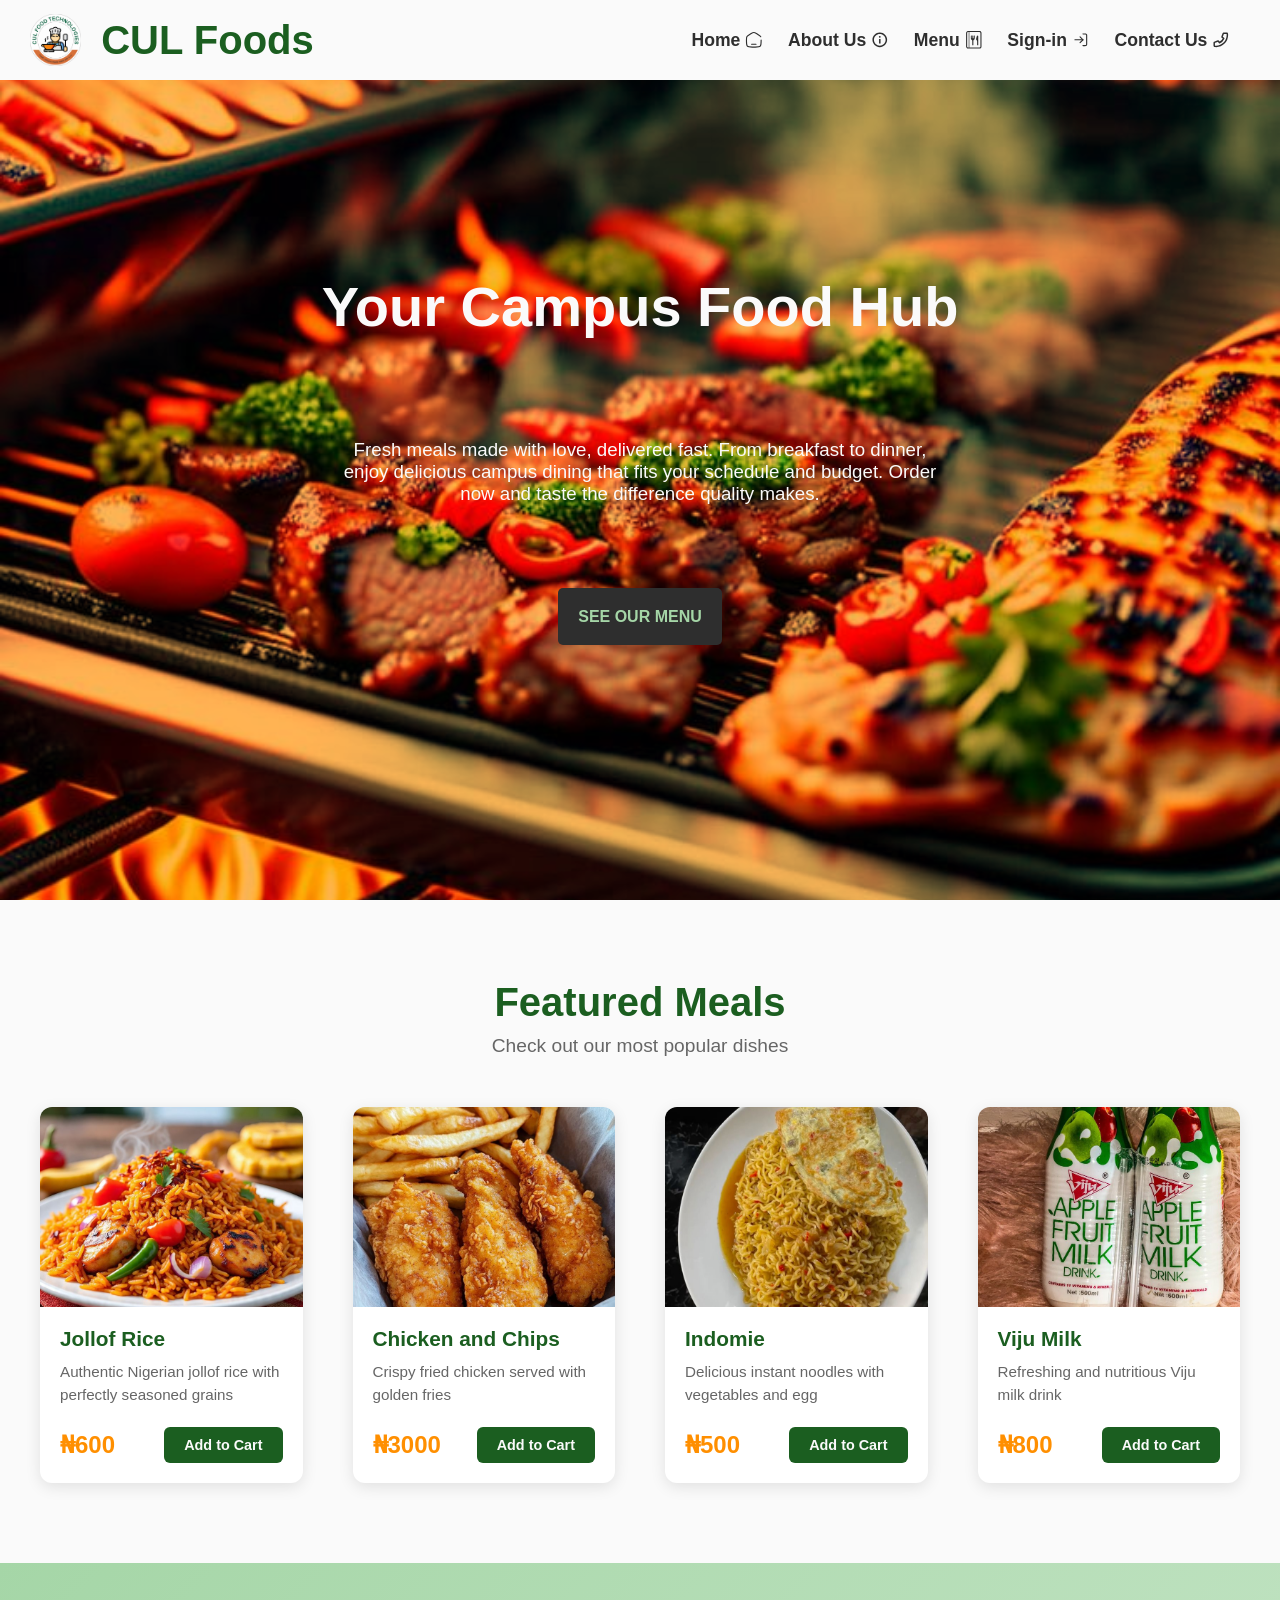
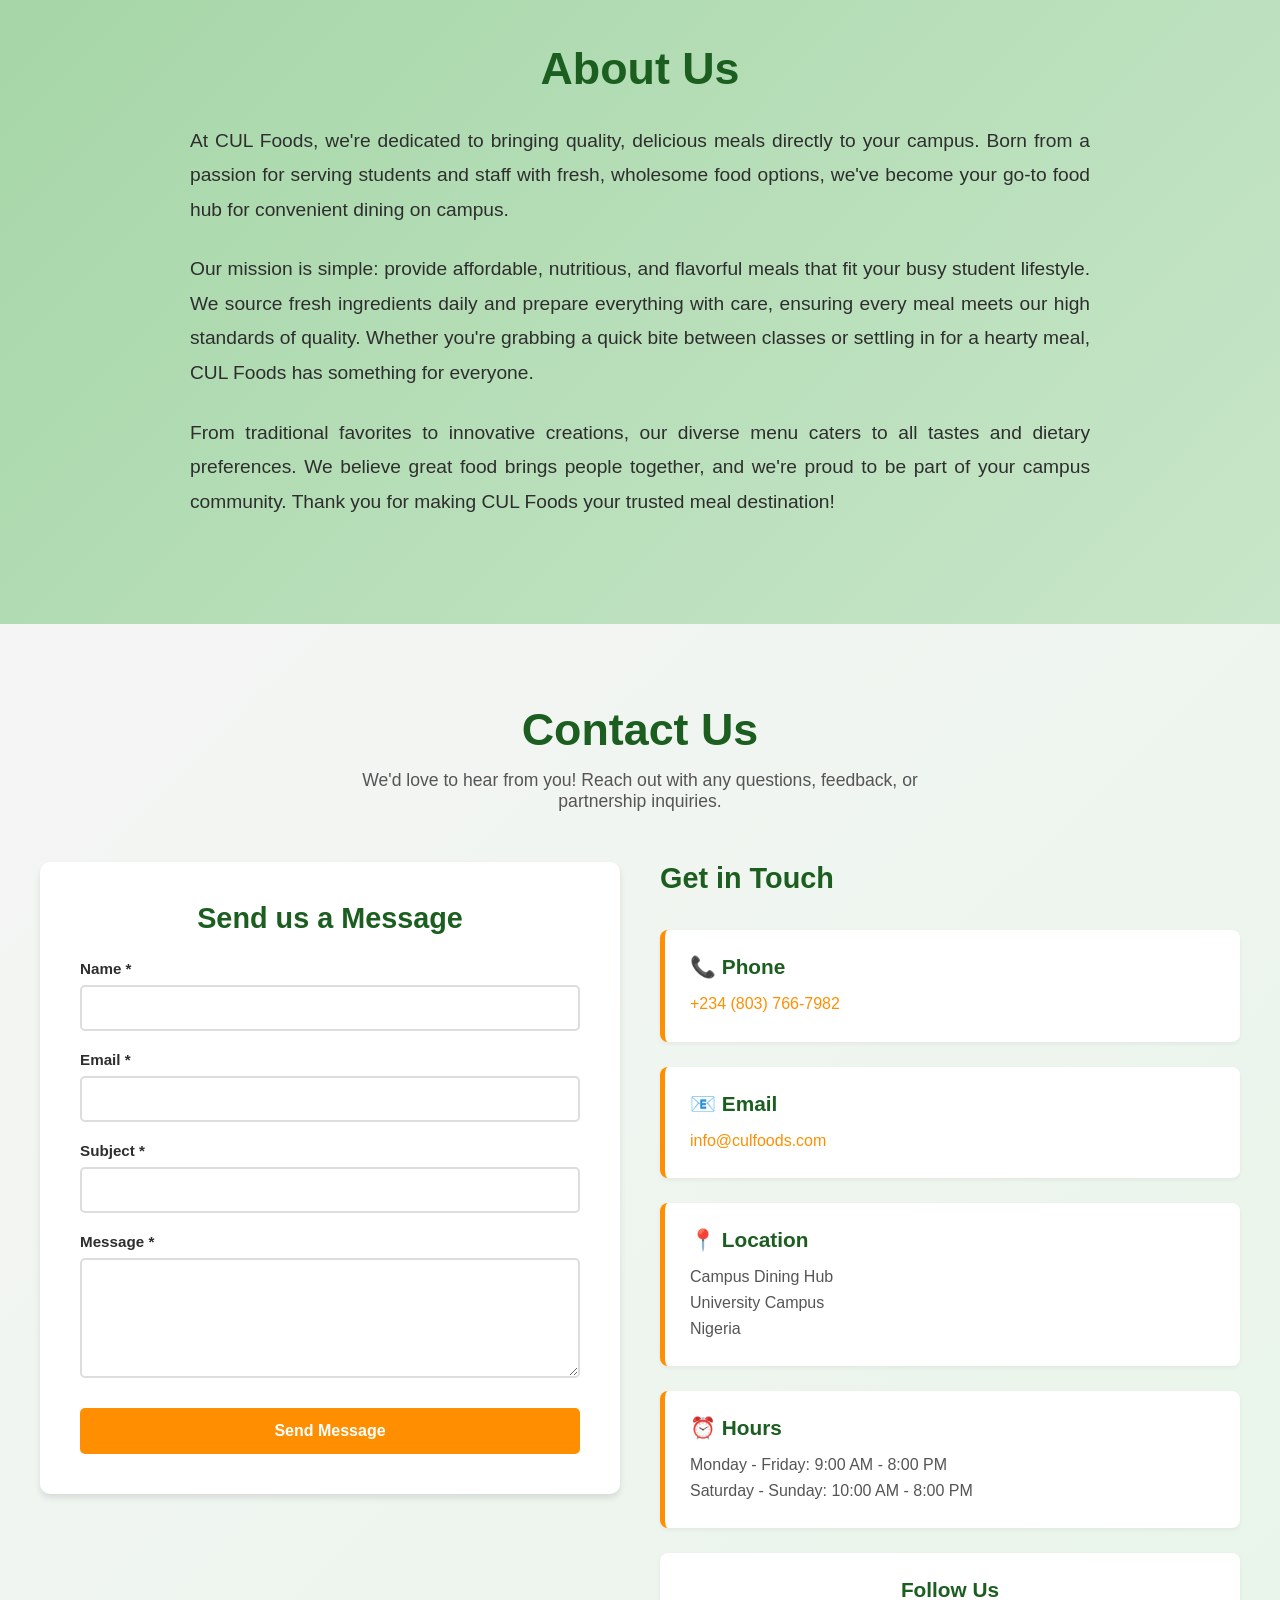
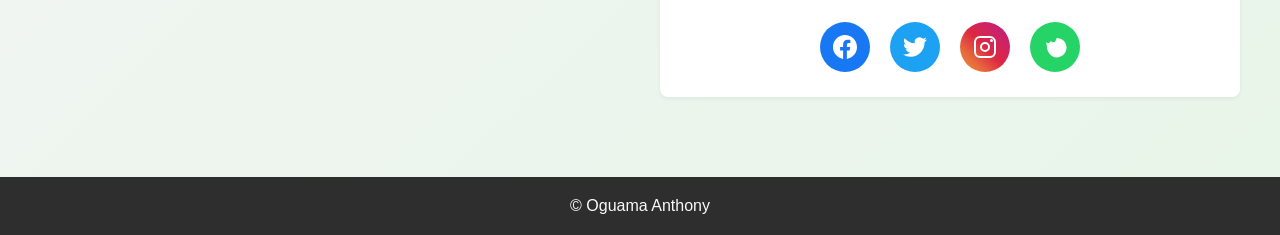
==== commit 0a7393e3: "Organized files. Sign-in page in progress" ====
--- a/index.html
+++ b/index.html
@@ -1,21 +1,27 @@
 <!DOCTYPE html>
 <html lang="en">
-<head>
-    <meta charset="UTF-8">
-    <meta name="viewport" content="width=device-width, initial-scale=1.0">
-    <title>CUL Foods</title>
-    <link rel="icon" href="assets/favicon.png">
-    <link rel="stylesheet" href="styles.css">
-    <link rel="stylesheet" href="mobile.css">
-    <script src="script.js" defer></script>
+    <head>
+        <meta charset="UTF-8">
+        <meta name="viewport" content="width=device-width, initial-scale=1.0">
+        <title>CUL Foods</title>
+        <link rel="icon" href="assets/images/favicon.png">
+        <link rel="stylesheet" href="assets/css/styles.css">
+        <link rel="stylesheet" href="assets/css/mobile.css">
+        <script src="assets/js/script.js" defer></script>
+        <style>
+            img, svg{
+                width: 100px;
+            }
+        </style>
+    </head>
     <body>
         <nav>
-            <h1><img src="assets/cul-logo.png" alt="logo" class="logo"> CUL Foods</h1>
+            <h1><img src="assets/images/cul-logo.png" alt="logo" class="logo"> CUL Foods</h1>
             <ul>
                 <li><a href="#home">Home <svg viewBox="0 0 24 24" fill="none" xmlns="http://www.w3.org/2000/svg"><g id="SVGRepo_bgCarrier" stroke-width="0"></g><g id="SVGRepo_tracerCarrier" stroke-linecap="round" stroke-linejoin="round"></g><g id="SVGRepo_iconCarrier"> <path d="M22 12.2039V13.725C22 17.6258 22 19.5763 20.8284 20.7881C19.6569 22 17.7712 22 14 22H10C6.22876 22 4.34315 22 3.17157 20.7881C2 19.5763 2 17.6258 2 13.725V12.2039C2 9.91549 2 8.77128 2.5192 7.82274C3.0384 6.87421 3.98695 6.28551 5.88403 5.10813L7.88403 3.86687C9.88939 2.62229 10.8921 2 12 2C13.1079 2 14.1106 2.62229 16.116 3.86687L18.116 5.10812C20.0131 6.28551 20.9616 6.87421 21.4808 7.82274" stroke="currentColor" stroke-width="1.5" stroke-linecap="round"></path> <path d="M15 18H9" stroke="currentColor" stroke-width="1.5" stroke-linecap="round"></path> </g></svg>
                 <li><a href="#about-us">About Us <svg viewBox="0 0 512 512" version="1.1" xmlns="http://www.w3.org/2000/svg" xmlns:xlink="http://www.w3.org/1999/xlink" fill="#000000"><g id="SVGRepo_bgCarrier" stroke-width="0"></g><g id="SVGRepo_tracerCarrier" stroke-linecap="round" stroke-linejoin="round"></g><g id="SVGRepo_iconCarrier"> <title>about</title> <g id="Page-1" stroke="currentColor" stroke-width="1" fill="none" fill-rule="evenodd"> <g id="about-white" fill="currentColor" transform="translate(42.666667, 42.666667)"> <path d="M213.333333,3.55271368e-14 C95.51296,3.55271368e-14 3.55271368e-14,95.51168 3.55271368e-14,213.333333 C3.55271368e-14,331.153707 95.51296,426.666667 213.333333,426.666667 C331.154987,426.666667 426.666667,331.153707 426.666667,213.333333 C426.666667,95.51168 331.154987,3.55271368e-14 213.333333,3.55271368e-14 Z M213.333333,384 C119.227947,384 42.6666667,307.43872 42.6666667,213.333333 C42.6666667,119.227947 119.227947,42.6666667 213.333333,42.6666667 C307.44,42.6666667 384,119.227947 384,213.333333 C384,307.43872 307.44,384 213.333333,384 Z M240.04672,128 C240.04672,143.46752 228.785067,154.666667 213.55008,154.666667 C197.698773,154.666667 186.713387,143.46752 186.713387,127.704107 C186.713387,112.5536 197.99616,101.333333 213.55008,101.333333 C228.785067,101.333333 240.04672,112.5536 240.04672,128 Z M192.04672,192 L234.713387,192 L234.713387,320 L192.04672,320 L192.04672,192 Z" id="Shape"> </path> </g> </g> </g></svg></a></li>    
                 <li><a href="#menu">Menu <svg height="200px" width="200px" version="1.1" id="_x32_" xmlns="http://www.w3.org/2000/svg" xmlns:xlink="http://www.w3.org/1999/xlink" viewBox="0 0 512 512" xml:space="preserve" fill="#000000"><g id="SVGRepo_bgCarrier" stroke-width="0"></g><g id="SVGRepo_tracerCarrier" stroke-linecap="round" stroke-linejoin="round"></g><g id="SVGRepo_iconCarrier"> <style type="text/css"> .st0{fill:currentColor;} </style> <g> <path class="st0" d="M257.783,144.629v60.21c0,3.854-3.271,6.959-7.308,6.959h-1.948c-4.036,0-7.29-3.105-7.29-6.959V144.35 c0-9.916-7.011-12.882-13.708-12.882c-6.715,0-13.709,2.966-13.709,12.882v60.489c0,3.854-3.288,6.959-7.306,6.959h-1.948 c-4.019,0-7.307-3.105-7.307-6.959v-60.21c0-17.763-26.53-17.162-26.53,0.2c0,20.79,0,57.497,0,57.497 c-0.121,31.924,7.863,40.222,21.068,50.164c10.647,8.012,19.746,12.605,19.746,32.498v127.998h31.975V284.988 c0-19.893,9.081-24.486,19.728-32.498c13.205-9.942,21.19-18.24,21.068-50.164c0,0,0-36.708,0-57.497 C284.314,127.467,257.783,126.866,257.783,144.629z"></path> <path class="st0" d="M344.68,150.622c-6.802,18.172-19.536,62.568-19.536,85.115c-1.775,54.235,27.452,25.165,28.183,67.639 v109.966h31.819l0.157,0.392c0,0,0-0.166,0-0.392c0-5.106,0-65.943,0-128.006c0-61.393,0-123.926,0-134.713 C385.303,128.467,355.241,122.361,344.68,150.622z"></path> <path class="st0" d="M475.332,35.481c-4.419-10.448-11.778-19.285-21.05-25.548c-4.627-3.132-9.742-5.61-15.222-7.315 C433.579,0.913,427.768,0,421.766,0H117.111h-4.888h-21.99c-8.002,0-15.692,1.626-22.651,4.567 C57.126,9.002,48.289,16.344,42.026,25.608c-3.132,4.636-5.62,9.751-7.324,15.23c-1.705,5.463-2.609,11.282-2.609,17.258v395.807 c0,7.976,1.618,15.657,4.575,22.615c4.419,10.448,11.778,19.285,21.034,25.548c4.645,3.131,9.776,5.618,15.239,7.315 C78.42,511.087,84.231,512,90.233,512h21.99h4.888h304.655c7.985,0,15.675-1.626,22.633-4.567 c10.456-4.428,19.311-11.769,25.556-21.042c3.131-4.627,5.637-9.751,7.324-15.222c1.723-5.463,2.628-11.282,2.628-17.266V58.096 C479.907,50.129,478.272,42.439,475.332,35.481z M108.186,480.998H90.233c-3.81-0.008-7.341-0.756-10.577-2.122 c-4.837-2.053-9.012-5.506-11.952-9.847c-1.461-2.166-2.61-4.532-3.392-7.072c-0.783-2.531-1.218-5.228-1.218-8.054V58.096 c0-3.775,0.766-7.298,2.122-10.534c2.053-4.828,5.498-9.002,9.847-11.934c2.174-1.462,4.541-2.619,7.08-3.41 c2.54-0.783,5.237-1.21,8.09-1.218h17.954V480.998z M448.888,453.904c0,3.775-0.747,7.298-2.105,10.534 c-2.053,4.836-5.515,9.002-9.847,11.943c-2.174,1.462-4.558,2.61-7.08,3.401c-2.557,0.783-5.236,1.21-8.089,1.218H126.036V31.001 h295.731c3.792,0.009,7.324,0.766,10.56,2.132c4.853,2.044,9.028,5.506,11.952,9.838c1.461,2.166,2.627,4.541,3.41,7.071 c0.783,2.54,1.2,5.22,1.2,8.055V453.904z"></path> </g> </g></svg></a></li>
-                <li><a href="#sign-in">Sign In <svg viewBox="0 0 24 24" fill="none" xmlns="http://www.w3.org/2000/svg"><g id="SVGRepo_bgCarrier" stroke-width="0"></g><g id="SVGRepo_tracerCarrier" stroke-linecap="round" stroke-linejoin="round"></g><g id="SVGRepo_iconCarrier"> <path d="M18 20.75H15C14.8011 20.75 14.6103 20.671 14.4697 20.5303C14.329 20.3897 14.25 20.1989 14.25 20C14.25 19.8011 14.329 19.6103 14.4697 19.4696C14.6103 19.329 14.8011 19.25 15 19.25H18C18.2969 19.2758 18.5924 19.1863 18.8251 19.0001C19.0579 18.814 19.21 18.5453 19.25 18.25V5.77997C19.21 5.48462 19.0579 5.21599 18.8251 5.0298C18.5924 4.84362 18.2969 4.75415 18 4.77997H15C14.8011 4.77997 14.6103 4.70096 14.4697 4.5603C14.329 4.41965 14.25 4.22889 14.25 4.02997C14.25 3.83106 14.329 3.6403 14.4697 3.49964C14.6103 3.35899 14.8011 3.27997 15 3.27997H18C18.3468 3.26522 18.693 3.31899 19.019 3.43821C19.3449 3.55742 19.6442 3.73974 19.8996 3.97473C20.155 4.20972 20.3616 4.49277 20.5075 4.80768C20.6535 5.12259 20.7359 5.46319 20.75 5.80997V18.22C20.7359 18.5668 20.6535 18.9074 20.5075 19.2223C20.3616 19.5372 20.155 19.8202 19.8996 20.0552C19.6442 20.2902 19.3449 20.4725 19.019 20.5917C18.693 20.711 18.3468 20.7647 18 20.75Z" fill="currentColor"></path> <path d="M11 16.75C10.9015 16.7504 10.8038 16.7312 10.7128 16.6934C10.6218 16.6557 10.5393 16.6001 10.47 16.53C10.3296 16.3893 10.2507 16.1987 10.2507 16C10.2507 15.8012 10.3296 15.6106 10.47 15.47L13.94 12L10.47 8.52997C10.3375 8.38779 10.2654 8.19975 10.2688 8.00545C10.2723 7.81115 10.351 7.62576 10.4884 7.48835C10.6258 7.35093 10.8112 7.27222 11.0055 7.26879C11.1998 7.26537 11.3878 7.33749 11.53 7.46997L15.53 11.47C15.6705 11.6106 15.7494 11.8012 15.7494 12C15.7494 12.1987 15.6705 12.3893 15.53 12.53L11.53 16.53C11.4608 16.6001 11.3782 16.6557 11.2872 16.6934C11.1962 16.7312 11.0986 16.7504 11 16.75Z" fill="currentColor"></path> <path d="M15 12.75H4C3.80109 12.75 3.61032 12.671 3.46967 12.5303C3.32902 12.3897 3.25 12.1989 3.25 12C3.25 11.8011 3.32902 11.6103 3.46967 11.4697C3.61032 11.329 3.80109 11.25 4 11.25H15C15.1989 11.25 15.3897 11.329 15.5303 11.4697C15.671 11.6103 15.75 11.8011 15.75 12C15.75 12.1989 15.671 12.3897 15.5303 12.5303C15.3897 12.671 15.1989 12.75 15 12.75Z" fill="currentColor"></path> </g></svg></a></li>
+                <li><a href="sign-in.html">Sign-in <svg viewBox="0 0 24 24" fill="none" xmlns="http://www.w3.org/2000/svg"><g id="SVGRepo_bgCarrier" stroke-width="0"></g><g id="SVGRepo_tracerCarrier" stroke-linecap="round" stroke-linejoin="round"></g><g id="SVGRepo_iconCarrier"> <path d="M18 20.75H15C14.8011 20.75 14.6103 20.671 14.4697 20.5303C14.329 20.3897 14.25 20.1989 14.25 20C14.25 19.8011 14.329 19.6103 14.4697 19.4696C14.6103 19.329 14.8011 19.25 15 19.25H18C18.2969 19.2758 18.5924 19.1863 18.8251 19.0001C19.0579 18.814 19.21 18.5453 19.25 18.25V5.77997C19.21 5.48462 19.0579 5.21599 18.8251 5.0298C18.5924 4.84362 18.2969 4.75415 18 4.77997H15C14.8011 4.77997 14.6103 4.70096 14.4697 4.5603C14.329 4.41965 14.25 4.22889 14.25 4.02997C14.25 3.83106 14.329 3.6403 14.4697 3.49964C14.6103 3.35899 14.8011 3.27997 15 3.27997H18C18.3468 3.26522 18.693 3.31899 19.019 3.43821C19.3449 3.55742 19.6442 3.73974 19.8996 3.97473C20.155 4.20972 20.3616 4.49277 20.5075 4.80768C20.6535 5.12259 20.7359 5.46319 20.75 5.80997V18.22C20.7359 18.5668 20.6535 18.9074 20.5075 19.2223C20.3616 19.5372 20.155 19.8202 19.8996 20.0552C19.6442 20.2902 19.3449 20.4725 19.019 20.5917C18.693 20.711 18.3468 20.7647 18 20.75Z" fill="currentColor"></path> <path d="M11 16.75C10.9015 16.7504 10.8038 16.7312 10.7128 16.6934C10.6218 16.6557 10.5393 16.6001 10.47 16.53C10.3296 16.3893 10.2507 16.1987 10.2507 16C10.2507 15.8012 10.3296 15.6106 10.47 15.47L13.94 12L10.47 8.52997C10.3375 8.38779 10.2654 8.19975 10.2688 8.00545C10.2723 7.81115 10.351 7.62576 10.4884 7.48835C10.6258 7.35093 10.8112 7.27222 11.0055 7.26879C11.1998 7.26537 11.3878 7.33749 11.53 7.46997L15.53 11.47C15.6705 11.6106 15.7494 11.8012 15.7494 12C15.7494 12.1987 15.6705 12.3893 15.53 12.53L11.53 16.53C11.4608 16.6001 11.3782 16.6557 11.2872 16.6934C11.1962 16.7312 11.0986 16.7504 11 16.75Z" fill="currentColor"></path> <path d="M15 12.75H4C3.80109 12.75 3.61032 12.671 3.46967 12.5303C3.32902 12.3897 3.25 12.1989 3.25 12C3.25 11.8011 3.32902 11.6103 3.46967 11.4697C3.61032 11.329 3.80109 11.25 4 11.25H15C15.1989 11.25 15.3897 11.329 15.5303 11.4697C15.671 11.6103 15.75 11.8011 15.75 12C15.75 12.1989 15.671 12.3897 15.5303 12.5303C15.3897 12.671 15.1989 12.75 15 12.75Z" fill="currentColor"></path> </g></svg></a></li>
                 <li><a href="#contact-us">Contact Us <svg viewBox="0 0 24 24" fill="none" xmlns="http://www.w3.org/2000/svg"><g id="SVGRepo_bgCarrier" stroke-width="0"></g><g id="SVGRepo_tracerCarrier" stroke-linecap="round" stroke-linejoin="round"></g><g id="SVGRepo_iconCarrier"> <path d="M21 5.5C21 14.0604 14.0604 21 5.5 21C5.11378 21 4.73086 20.9859 4.35172 20.9581C3.91662 20.9262 3.69906 20.9103 3.50103 20.7963C3.33701 20.7019 3.18146 20.5345 3.09925 20.364C3 20.1582 3 19.9181 3 19.438V16.6207C3 16.2169 3 16.015 3.06645 15.842C3.12515 15.6891 3.22049 15.553 3.3441 15.4456C3.48403 15.324 3.67376 15.255 4.05321 15.117L7.26005 13.9509C7.70153 13.7904 7.92227 13.7101 8.1317 13.7237C8.31637 13.7357 8.49408 13.7988 8.64506 13.9058C8.81628 14.0271 8.93713 14.2285 9.17882 14.6314L10 16C12.6499 14.7999 14.7981 12.6489 16 10L14.6314 9.17882C14.2285 8.93713 14.0271 8.81628 13.9058 8.64506C13.7988 8.49408 13.7357 8.31637 13.7237 8.1317C13.7101 7.92227 13.7904 7.70153 13.9509 7.26005L13.9509 7.26005L15.117 4.05321C15.255 3.67376 15.324 3.48403 15.4456 3.3441C15.553 3.22049 15.6891 3.12515 15.842 3.06645C16.015 3 16.2169 3 16.6207 3H19.438C19.9181 3 20.1582 3 20.364 3.09925C20.5345 3.18146 20.7019 3.33701 20.7963 3.50103C20.9103 3.69907 20.9262 3.91662 20.9581 4.35173C20.9859 4.73086 21 5.11378 21 5.5Z" stroke="currentColor" stroke-width="2" stroke-linecap="round" stroke-linejoin="round"></path> </g></svg></a></li>
             </ul>
         </nav>
@@ -30,7 +36,7 @@
                 <p class="featured-subtitle">Check out our most popular dishes</p>
                 <div class="meals-grid">
                     <div class="meal-card">
-                        <div class="meal-image"><img src="assets/jollof-rice.jpg" alt="Jollof Rice"></div>
+                        <div class="meal-image"><img src="assets/images/jollof-rice.jpg" alt="Jollof Rice"></div>
                         <div class="meal-info">
                             <h3>Jollof Rice</h3>
                             <p class="meal-description">Authentic Nigerian jollof rice with perfectly seasoned grains</p>
@@ -41,7 +47,7 @@
                         </div>
                     </div>
                     <div class="meal-card">
-                        <div class="meal-image"><img src="assets/chicken-chips.jpg" alt="Chicken and Chips"></div>
+                        <div class="meal-image"><img src="assets/images/chicken-chips.jpg" alt="Chicken and Chips"></div>
                         <div class="meal-info">
                             <h3>Chicken and Chips</h3>
                             <p class="meal-description">Crispy fried chicken served with golden fries</p>
@@ -52,7 +58,7 @@
                         </div>
                     </div>
                     <div class="meal-card">
-                        <div class="meal-image"><img src="assets/indomie.jpg" alt="Indomie Noodles"></div>
+                        <div class="meal-image"><img src="assets/images/indomie.jpg" alt="Indomie Noodles"></div>
                         <div class="meal-info">
                             <h3>Indomie</h3>
                             <p class="meal-description">Delicious instant noodles with vegetables and egg</p>
@@ -63,7 +69,7 @@
                         </div>
                     </div>
                     <div class="meal-card">
-                        <div class="meal-image"><img src="assets/viju-milk.jpg" alt="Viju Milk"></div>
+                        <div class="meal-image"><img src="assets/images/viju-milk.jpg" alt="Viju Milk"></div>
                         <div class="meal-info">
                             <h3>Viju Milk</h3>
                             <p class="meal-description">Refreshing and nutritious Viju milk drink</p>
--- a/assets/css/styles.css
+++ b/assets/css/styles.css
@@ -0,0 +1,575 @@
+/* Colour Pallettes Used*/
+
+/*
+Primary: Deep Green #1B5E20
+Accent: Warm Orange #FF8F00
+Background: Off-White #FAFAFA
+Text: Charcoal #2E2E2E
+Secondary Accent: Light Green #A5D6A7
+*/
+
+*{
+    margin: 0;
+    padding: 0;
+    box-sizing: border-box;
+    font-family: 'Segoe UI', Tahoma, Geneva, Verdana, sans-serif;
+}
+
+:root{
+    --nav-height: 80px;
+}
+
+body{
+    background-image: url("assets/images/about-us.jpg");
+    background-position: center;
+    background-repeat: no-repeat;
+    background-size: cover;
+}
+
+
+/* Navigation Bar*/
+nav{
+    background-color: #fafafa;
+    color: #2e2e2e;
+    z-index: 1000;
+    position: fixed;
+    top:0;
+    right: 0;
+    left: 0;
+    height: var(--nav-height);
+    display: flex;
+    justify-content: space-between;
+    align-items: center;
+    padding: 18px 30px;
+    backdrop-filter: blur(6px);
+    margin: 0;
+    transition: box-shadow 0.5s ease, background 0.5s ease;
+}
+
+nav ul{
+    display: flex;
+    gap: 25px;
+    list-style: none;
+    font-size: 1.1rem;
+    padding: 20px;
+    align-items: center;
+    justify-content: center;
+}
+
+nav a{
+    text-decoration: none;
+    color: #2e2e2e;
+    font-weight: 600;
+    display: flex;
+    align-items: center;
+    transition: color 0.3s ease, opacity 0.3s ease;
+}
+
+nav h1{
+    font-size: 2.5rem;
+    color: #1b5e20;
+    display: flex;
+    align-items: center;
+}
+
+nav .logo{
+    width: 3.2rem;
+    height: 3.2rem;
+    vertical-align: middle;
+    margin-right: 20px;
+}
+
+.cart-btn{
+    color: #FF8F00;
+    background-color: #fafafa;
+    padding: 10px 20px;
+    border-radius: 20px;
+}
+nav svg{
+    width: 1.1rem;
+    height: 1.1rem;
+    vertical-align: middle;
+    margin-left: 5px;
+}
+
+nav a:hover{
+    color: #FF8F00;
+}
+
+nav.scrolled{
+    background:rgba(17,17,17,0.95);
+    box-shadow: 0 4px 12px rgba(0, 0, 0, 0.2);
+}
+
+nav.scrolled a{
+    color: #a5d6a7;
+}
+
+nav.scrolled a:hover{
+    color: #FAFAFA;
+}
+
+/* Header Section*/
+header{
+    text-align: center;
+    color: #2e2e2e;
+    background-image: url("../images/grilled-food.jpg");
+    background-position: center;
+    background-color: #ff9100aa;
+    background-size: cover;
+    background-blend-mode: multiply;
+    height: 100vh;
+    display: flex;
+    flex-direction: column;
+    justify-content: center;
+    align-items: center;
+    gap: 100px;
+}
+
+header h1{
+    font-size: 3.5rem;
+    color: #fafafa;
+}
+
+header h3{
+    max-width: 600px;
+    color: #fafafa;
+    font-weight: 400;
+}
+
+header a{
+    background-color: #2e2e2e;
+    border-radius: 5px;
+    text-decoration: none;
+    color: #a5d6a7;
+    padding: 20px;
+    font-size: 1rem;
+    font-weight: 700;
+    transition: color 0.3s ease, opacity 0.3s ease, font-size 0.3s ease;
+}
+
+header a:hover{
+    color: #FF8F00;
+    opacity: 0.8;
+    font-size: 1.05rem;
+}
+
+/* Featured Meals Section */
+.featured-meals {
+    background-color: #FAFAFA;
+    padding: 80px 20px;
+}
+
+.featured-container {
+    max-width: 1200px;
+    margin: 0 auto;
+}
+
+.featured-meals h2 {
+    font-size: 2.5rem;
+    color: #1B5E20;
+    text-align: center;
+    margin-bottom: 10px;
+    font-weight: 700;
+}
+
+.featured-subtitle {
+    text-align: center;
+    color: #666;
+    margin-bottom: 50px;
+    font-size: 1.2rem;
+}
+
+.meals-grid {
+    display: grid;
+    grid-template-columns: repeat(auto-fit, minmax(250px, 1fr));
+    gap: 50px;
+}
+
+.meal-card {
+    background: white;
+    border-radius: 12px;
+    overflow: hidden;
+    box-shadow: 0 4px 15px rgba(0, 0, 0, 0.1);
+    transition: transform 0.3s ease, box-shadow 0.3s ease;
+    display: flex;
+    flex-direction: column;
+}
+
+.meal-card:hover {
+    transform: translateY(-8px);
+    box-shadow: 0 8px 25px rgba(0, 0, 0, 0.15);
+}
+
+.meal-image {
+    width: 100%;
+    height: 200px;
+    background-size: cover;
+    background-position: center;
+    overflow: hidden;
+    display: flex;
+    align-items: center;
+    justify-content: center;
+}
+
+.meal-image img {
+    width: 100%;
+    height: 100%;
+    object-fit: cover;
+}
+
+.meal-info {
+    padding: 20px;
+    display: flex;
+    flex-direction: column;
+    flex-grow: 1;
+}
+
+.meal-info h3 {
+    font-size: 1.3rem;
+    color: #1B5E20;
+    margin-bottom: 10px;
+    font-weight: 600;
+}
+
+.meal-description {
+    color: #666;
+    font-size: 0.95rem;
+    margin-bottom: 20px;
+    flex-grow: 1;
+    line-height: 1.5;
+}
+
+.meal-footer {
+    display: flex;
+    justify-content: space-between;
+    align-items: center;
+    gap: 15px;
+}
+
+.meal-price {
+    font-size: 1.5rem;
+    font-weight: 700;
+    color: #FF8F00;
+}
+
+.add-btn {
+    background-color: #1B5E20;
+    color: #FAFAFA;
+    border: none;
+    padding: 10px 20px;
+    border-radius: 6px;
+    cursor: pointer;
+    font-weight: 600;
+    font-size: 0.9rem;
+    transition: background-color 0.3s ease, transform 0.2s ease;
+}
+
+.add-btn:hover {
+    background-color: #2E7D32;
+    transform: scale(1.05);
+}
+
+.add-btn:active {
+    transform: scale(0.98);
+}
+
+.about-us{
+    background: linear-gradient(135deg, #a5d6a7 0%, #c8e6c9 100%);
+    color: #2e2e2e;
+    padding: 80px 20px;
+}
+
+.about-container{
+    max-width: 900px;
+    margin: 0 auto;
+}
+
+.about-us h1{
+    font-size: 2.8rem;
+    margin-bottom: 30px;
+    text-align: center;
+    color: #1b5e20;
+    font-weight: 700;
+}
+
+.about-us p{
+    font-size: 1.2rem;
+    line-height: 1.8;
+    margin-bottom: 25px;
+    text-align: justify;
+    color: #2e2e2e;
+}
+
+footer{
+    text-align: center;
+    padding: 20px;
+    background-color: #2e2e2e;
+    color: #fafafa;
+}
+
+/* Contact Us Section */
+#contact-us {
+    background: linear-gradient(135deg, #f5f5f5 0%, #e8f5e9 100%);
+    padding: 80px 20px;
+    color: #2e2e2e;
+}
+
+.contact-container {
+    max-width: 1200px;
+    margin: 0 auto;
+}
+
+#contact-us h1 {
+    color: #1B5E20;
+    font-size: 2.8rem;
+    text-align: center;
+    margin-bottom: 15px;
+    font-weight: 700;
+}
+
+.contact-intro {
+    text-align: center;
+    font-size: 1.1rem;
+    color: #555;
+    margin-bottom: 50px;
+    max-width: 600px;
+    margin-left: auto;
+    margin-right: auto;
+}
+
+.contact-content {
+    display: grid;
+    grid-template-columns: 1fr 1fr;
+    gap: 40px;
+    align-items: start;
+}
+
+/* Contact Form Styling */
+.contact-form-container {
+    background: white;
+    padding: 40px;
+    border-radius: 10px;
+    box-shadow: 0 4px 6px rgba(0, 0, 0, 0.1);
+}
+
+.contact-form-container h2 {
+    color: #1B5E20;
+    font-size: 1.8rem;
+    margin-bottom: 25px;
+    text-align: center;
+}
+
+.contact-form {
+    display: flex;
+    flex-direction: column;
+}
+
+.form-group {
+    display: flex;
+    flex-direction: column;
+    margin-bottom: 20px;
+}
+
+.form-group label {
+    font-weight: 600;
+    color: #2e2e2e;
+    margin-bottom: 8px;
+    font-size: 0.95rem;
+}
+
+.form-group input,
+.form-group textarea {
+    padding: 12px 15px;
+    border: 2px solid #ddd;
+    border-radius: 5px;
+    font-size: 1rem;
+    font-family: 'Segoe UI', Tahoma, Geneva, Verdana, sans-serif;
+    transition: border-color 0.3s ease, box-shadow 0.3s ease;
+}
+
+.form-group input:focus,
+.form-group textarea:focus {
+    outline: none;
+    border-color: #1B5E20;
+    box-shadow: 0 0 0 3px rgba(27, 94, 32, 0.1);
+}
+
+.form-group textarea {
+    resize: vertical;
+    min-height: 120px;
+}
+
+.submit-btn {
+    background-color: #FF8F00;
+    color: white;
+    padding: 14px 30px;
+    border: none;
+    border-radius: 5px;
+    font-size: 1rem;
+    font-weight: 600;
+    cursor: pointer;
+    transition: background-color 0.3s ease, transform 0.2s ease;
+    margin-top: 10px;
+}
+
+.submit-btn:hover {
+    background-color: #E57C00;
+    transform: translateY(-2px);
+}
+
+.submit-btn:active {
+    transform: translateY(0);
+}
+
+.form-message {
+    margin-top: 20px;
+    padding: 15px;
+    border-radius: 5px;
+    text-align: center;
+    font-weight: 500;
+    display: none;
+}
+
+.form-message.success {
+    display: block;
+    background-color: #c8e6c9;
+    color: #2e7d32;
+    border-left: 4px solid #2e7d32;
+}
+
+.form-message.error {
+    display: block;
+    background-color: #ffcdd2;
+    color: #c62828;
+    border-left: 4px solid #c62828;
+}
+
+/* Contact Information */
+.contact-info-container {
+    display: flex;
+    flex-direction: column;
+    gap: 25px;
+}
+
+.contact-info-container h2 {
+    color: #1B5E20;
+    font-size: 1.8rem;
+    margin-bottom: 10px;
+}
+
+.info-box {
+    background: white;
+    padding: 25px;
+    border-radius: 8px;
+    box-shadow: 0 2px 4px rgba(0, 0, 0, 0.05);
+    border-left: 5px solid #FF8F00;
+    transition: transform 0.3s ease, box-shadow 0.3s ease;
+}
+
+.info-box:hover {
+    transform: translateX(5px);
+    box-shadow: 0 4px 8px rgba(0, 0, 0, 0.1);
+}
+
+.info-box h3 {
+    color: #1B5E20;
+    font-size: 1.3rem;
+    margin-bottom: 12px;
+    display: flex;
+    align-items: center;
+    gap: 10px;
+}
+
+.info-box p {
+    color: #555;
+    font-size: 1rem;
+    line-height: 1.6;
+    margin: 0;
+}
+
+.info-box a {
+    color: #FF8F00;
+    text-decoration: none;
+    transition: color 0.3s ease;
+}
+
+.info-box a:hover {
+    color: #1B5E20;
+    text-decoration: underline;
+}
+
+/* Social Media Section */
+.social-media {
+    background: white;
+    padding: 25px;
+    border-radius: 8px;
+    box-shadow: 0 2px 4px rgba(0, 0, 0, 0.05);
+    text-align: center;
+}
+
+.social-media h3 {
+    color: #1B5E20;
+    font-size: 1.3rem;
+    margin-bottom: 20px;
+}
+
+.social-links {
+    display: flex;
+    justify-content: center;
+    gap: 20px;
+    flex-wrap: wrap;
+}
+
+.social-link {
+    width: 50px;
+    height: 50px;
+    display: flex;
+    align-items: center;
+    justify-content: center;
+    border-radius: 50%;
+    color: white;
+    transition: all 0.3s ease;
+    text-decoration: none;
+}
+
+.social-link svg {
+    width: 24px;
+    height: 24px;
+}
+
+.social-link.facebook {
+    background-color: #1877F2;
+}
+
+.social-link.facebook:hover {
+    background-color: #0a66c2;
+    transform: scale(1.1);
+}
+
+.social-link.twitter {
+    background-color: #1DA1F2;
+}
+
+.social-link.twitter:hover {
+    background-color: #1a91da;
+    transform: scale(1.1);
+}
+
+.social-link.instagram {
+    background: linear-gradient(45deg, #f09433 0%, #e6683c 25%, #dc2743 50%, #cc2366 75%, #bc1888 100%);
+}
+
+.social-link.instagram:hover {
+    transform: scale(1.1);
+    filter: brightness(0.9);
+}
+
+.social-link.whatsapp {
+    background-color: #25D366;
+}
+
+.social-link.whatsapp:hover {
+    background-color: #20ba5a;
+    transform: scale(1.1);
+}
--- a/assets/css/mobile.css
+++ b/assets/css/mobile.css
@@ -0,0 +1,280 @@
+@media (max-width: 1023px) {
+    :root {
+        --nav-height: 60px;
+    }
+
+    nav {
+        flex-direction: row;
+        gap: 0;
+        justify-content: space-between;
+        align-items: center;
+        position: fixed;
+        top: 0;
+        left: 0;
+        right: 0;
+        padding: 0 15px;
+        z-index: 1000;
+    }
+
+    nav h1 {
+        font-size: 1.3rem;
+        margin: 0;
+    }
+
+    nav .logo{
+    width: 2.5rem;
+    height: 2.5rem;
+    margin-right: 10px;
+}
+
+    /* Hamburger Menu Button */
+    nav::after {
+        content: '☰';
+        font-size: 1.8rem;
+        cursor: pointer;
+        color: #2e2e2e;
+        user-select: none;
+        display: block;
+        transition: color 0.3s ease;
+    }
+
+    nav.menu-open::after {
+        content: '✕';
+    }
+
+    nav.scrolled::after {
+        color: #a5d6a7;
+    }
+
+    /* Hide nav ul by default on mobile */
+    nav ul {
+        position: absolute;
+        top: 60px;
+        left: 0;
+        right: 0;
+        background-color: rgba(17, 17, 17, 0.98);
+        backdrop-filter: blur(10px);
+        flex-direction: column;
+        gap: 0;
+        padding: 0;
+        margin: 0;
+        font-size: 0.9rem;
+        max-height: 0;
+        overflow: hidden;
+        transition: max-height 0.3s ease;
+        z-index: 999;
+        border-bottom: 1px solid rgba(165, 214, 167, 0.2);
+    }
+
+    nav.menu-open ul {
+        max-height: 500px;
+    }
+
+    nav ul li {
+        margin: 0;
+        border-bottom: 1px solid rgba(165, 214, 167, 0.1);
+    }
+
+    nav ul li a {
+        display: block;
+        padding: 15px 30px;
+        color: #a5d6a7;
+        text-decoration: none;
+        font-weight: 500;
+        transition: background-color 0.2s ease, color 0.2s ease;
+    }
+
+    nav ul li a:hover {
+        background-color: rgba(165, 214, 167, 0.1);
+        color: #fafafa;
+    }
+
+    /* Cart button styling on mobile */
+    .cart-btn {
+        color: #FF8F00;
+        background-color: transparent;
+        border-radius: 0;
+        padding: 0;
+        margin: 0;
+        font-weight: 600;
+        margin-left: auto;
+        margin-right: 15px;
+        transition: color 0.3s ease;
+    }
+
+    .cart-btn:hover {
+        color: #a5d6a7;
+    }
+
+    nav.scrolled .cart-btn {
+        color: #FF8F00;
+    }
+    header{
+        gap: 70px;
+    }
+    header h1 {
+        font-size: 2.5rem;
+        padding: 70px 30px 0px 30px;
+    }
+
+    header h3 {
+        font-size: 0.95rem;
+        padding: 0 20px 0px 20px;
+    }
+
+    header a{
+        font-size: 0.95rem;
+        padding: 15px 25px;
+    }
+
+    /* Featured Meals Mobile */
+    .featured-meals {
+        padding: 40px 20px;
+    }
+
+    .featured-meals h2 {
+        font-size: 2rem;
+    }
+
+    .featured-subtitle {
+        font-size: 0.95rem;
+    }
+
+    .meals-grid {
+        grid-template-columns: repeat(auto-fit, minmax(200px, 1fr));
+        gap: 20px;
+    }
+
+    .meal-card:hover{
+        transform: none;
+    }
+
+    .meal-image {
+        height: 150px;
+    }
+
+    .meal-info h3 {
+        font-size: 1.1rem;
+    }
+
+    .meal-description {
+        font-size: 0.85rem;
+    }
+
+    .meal-price {
+        font-size: 1.2rem;
+    }
+
+    .add-btn {
+        padding: 8px 15px;
+        font-size: 0.85rem;
+    }
+
+    .about-us h1 {
+        font-size: 2rem;
+    }
+
+    .about-us p {
+        font-size: 0.95rem;
+        text-align: left;
+    }
+
+    /* Contact Us Mobile */
+    #contact-us {
+        padding: 60px 20px;
+    }
+
+    #contact-us h1 {
+        font-size: 2rem;
+        margin-bottom: 15px;
+    }
+
+    .contact-intro {
+        font-size: 0.95rem;
+        margin-bottom: 40px;
+    }
+
+    .contact-content {
+        grid-template-columns: 1fr;
+        gap: 30px;
+    }
+
+    .contact-form-container {
+        padding: 30px 20px;
+    }
+
+    .contact-form-container h2 {
+        font-size: 1.5rem;
+        margin-bottom: 20px;
+    }
+
+    .form-group input,
+    .form-group textarea {
+        padding: 10px 12px;
+        font-size: 0.95rem;
+    }
+
+    .submit-btn {
+        padding: 12px 24px;
+        font-size: 0.95rem;
+    }
+
+    .contact-info-container h2 {
+        font-size: 1.5rem;
+    }
+
+    .info-box {
+        padding: 20px;
+    }
+
+    .info-box h3 {
+        font-size: 1.1rem;
+    }
+
+    .info-box p {
+        font-size: 0.95rem;
+    }
+
+    .social-media {
+        padding: 20px;
+    }
+
+    .social-media h3 {
+        font-size: 1.1rem;
+        margin-bottom: 15px;
+    }
+
+    .social-link {
+        width: 45px;
+        height: 45px;
+    }
+
+    .social-link svg {
+        width: 20px;
+        height: 20px;
+    }
+
+    /* Sign In Mobile */
+    #sign-in {
+        padding: 10px;
+    }
+
+    .sign-in-container {
+        max-width: 100%;
+        padding: 20px;
+    }
+
+    .sign-in-container h1 {
+        font-size: 2rem;
+    }
+
+    .sign-in-form {
+        display: flex;
+        flex-direction: column;
+        gap: 15px;
+    }
+
+    .form-group {
+        width: 100%;
+    }
+}
